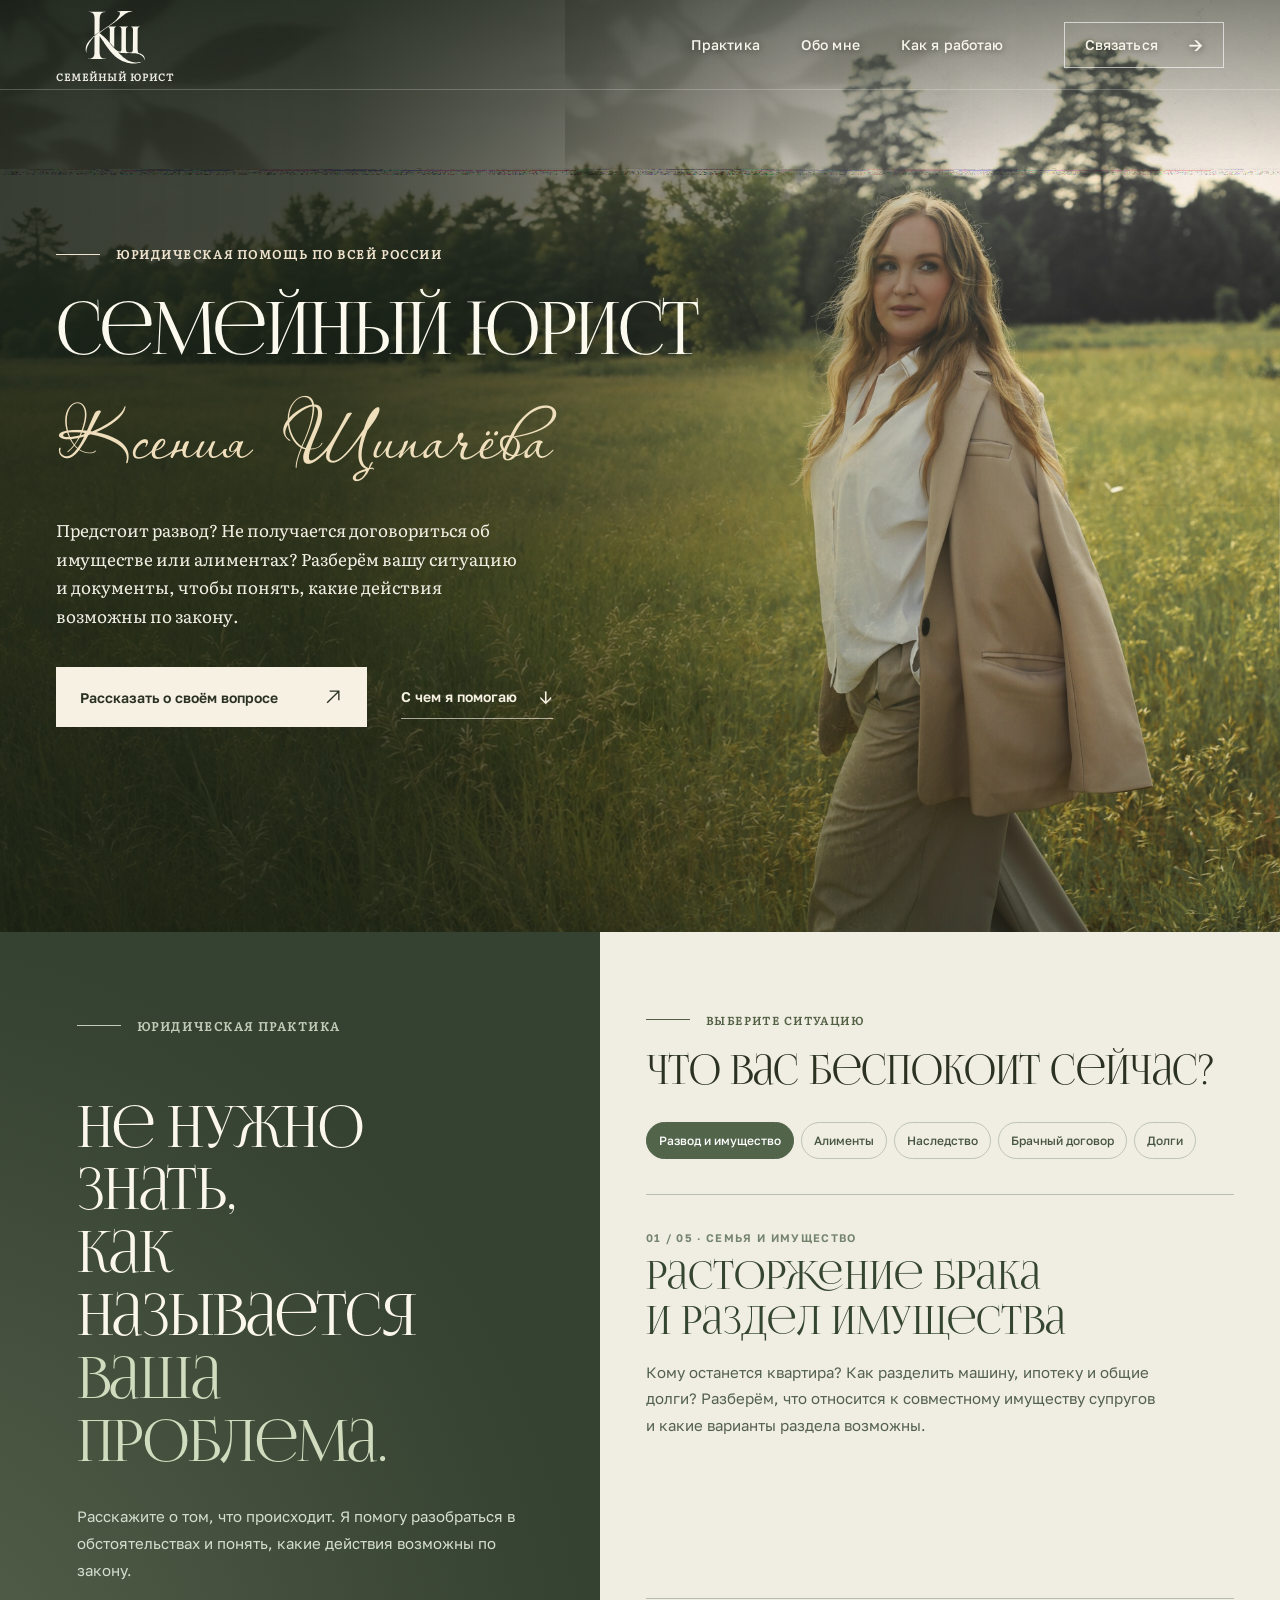
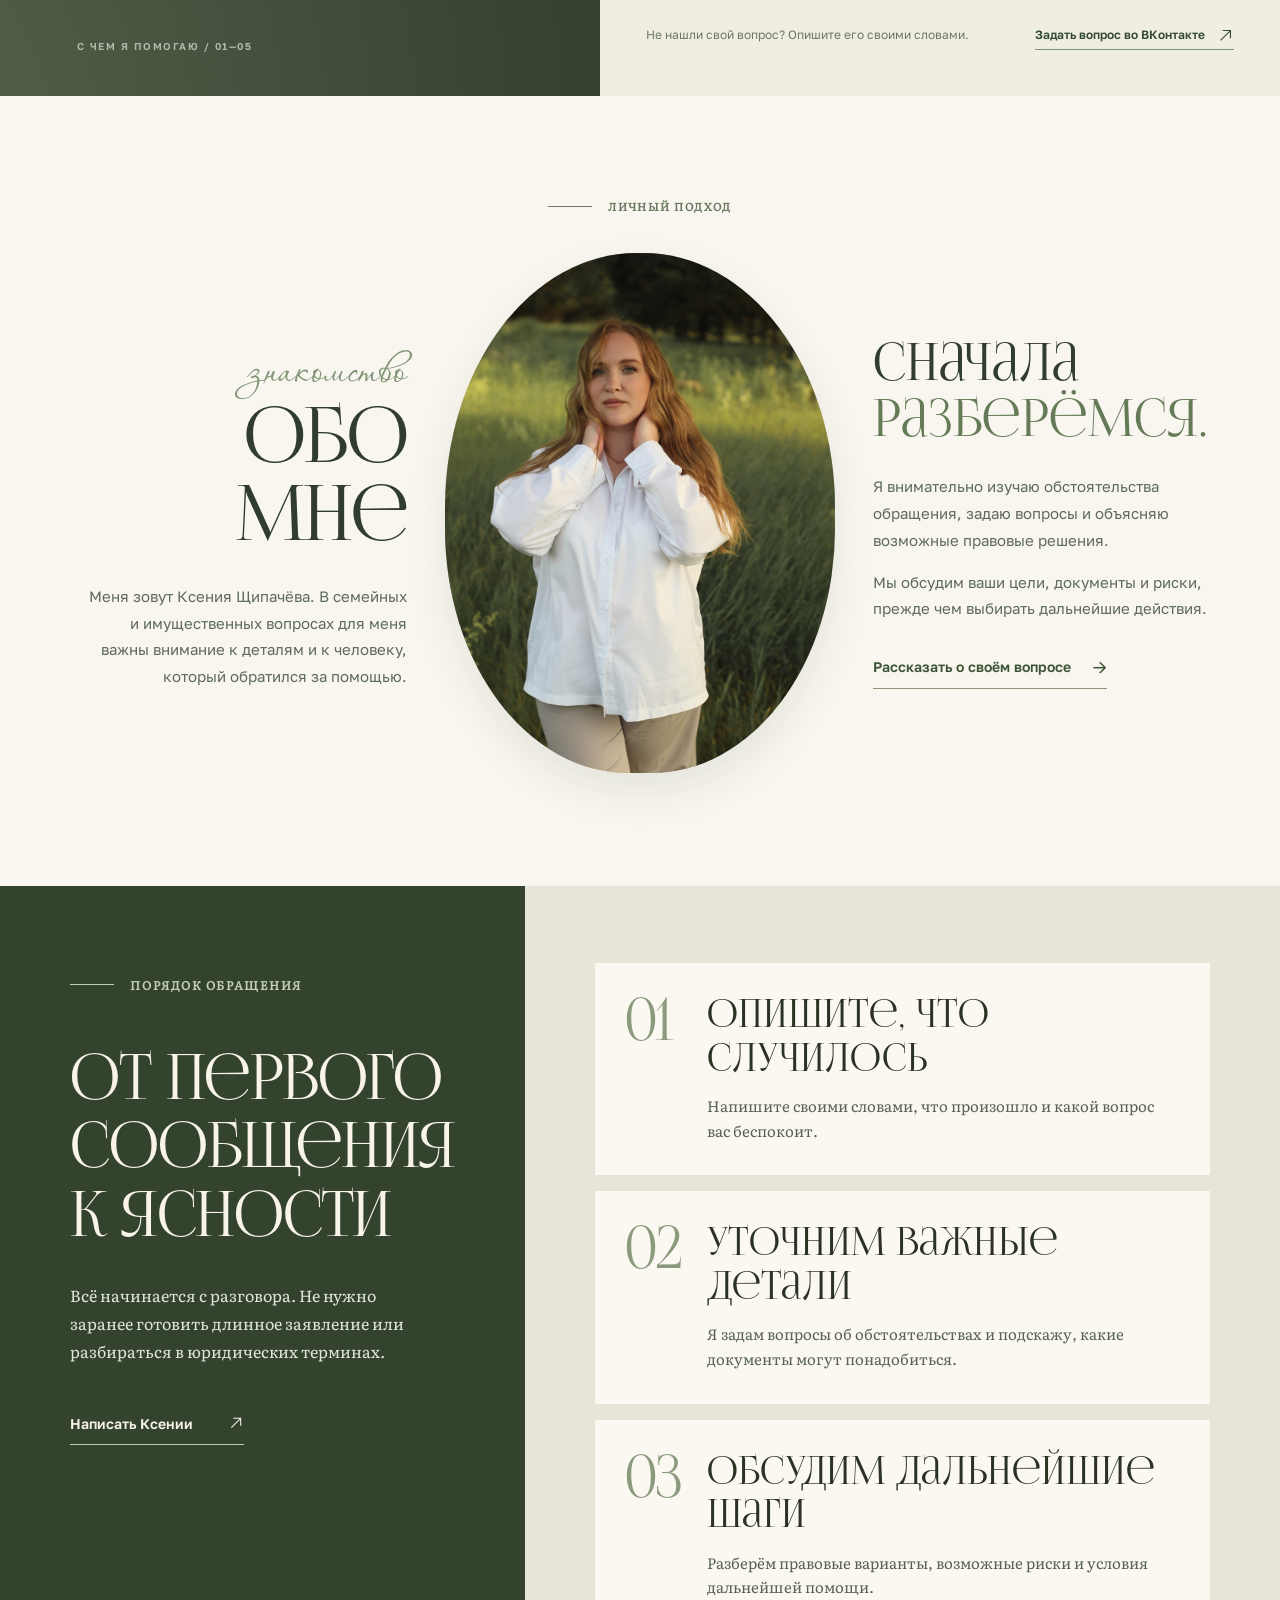
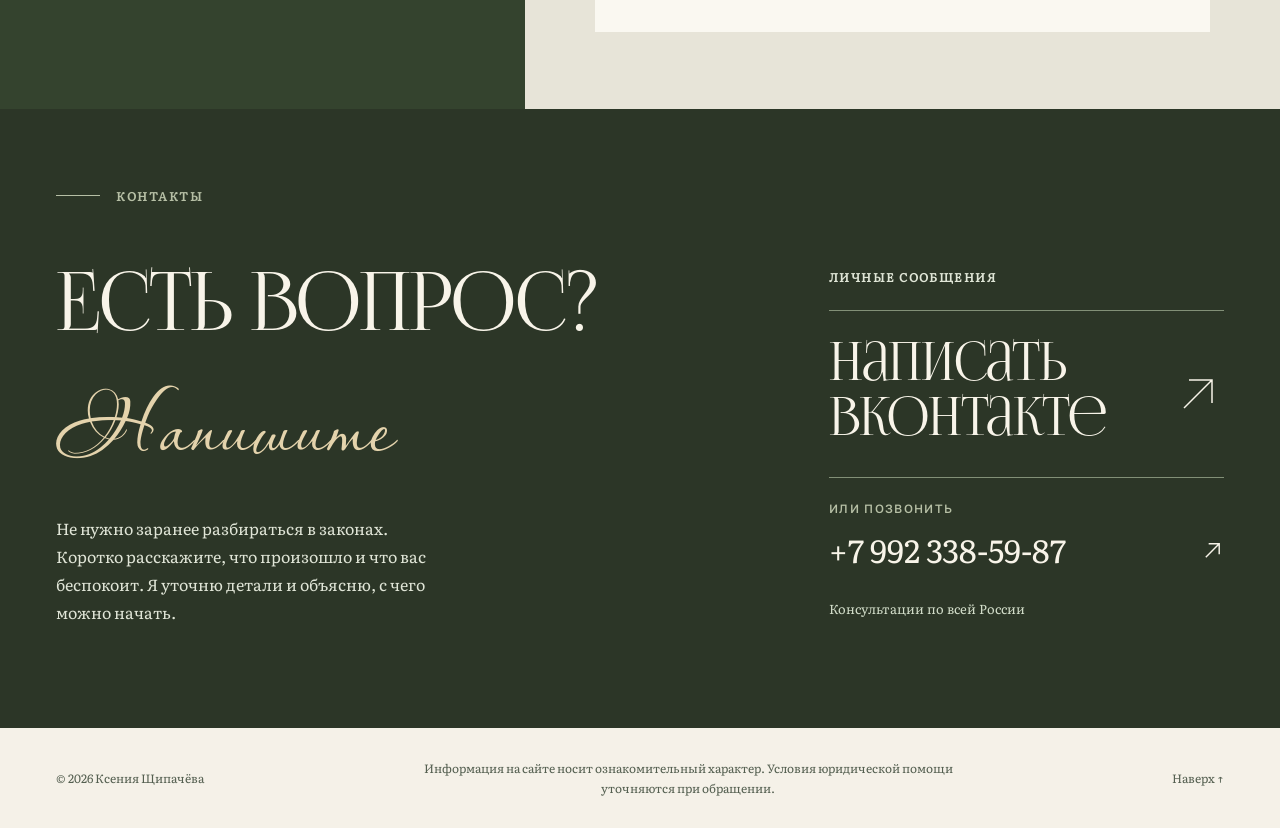
==== docs/ksenia-shchipacheva/index.html @ d21c9005 "Add Ksenia Shchipacheva family law website to docs" ====
<!doctype html>
<html lang="ru">
<head>
  <meta charset="utf-8">
  <meta name="viewport" content="width=device-width, initial-scale=1">
  <meta name="theme-color" content="#f6f2e9">
  <meta name="description" content="Семейный юрист Ксения Щипачёва: развод, раздел имущества супругов, алименты, наследственные споры, брачные договоры. Разбор вашей ситуации и документов, помощь по всей России. Связаться во ВКонтакте или по телефону.">
  <meta property="og:type" content="website">
  <meta property="og:locale" content="ru_RU">
  <meta property="og:title" content="Ксения Щипачёва — семейный юрист">
  <meta property="og:description" content="Развод, раздел имущества, алименты, наследственные вопросы. Начнём с вашей ситуации: что произошло, какие есть документы и какой следующий шаг возможен.">
  <title>Семейный юрист Ксения Щипачёва | Развод, алименты, раздел имущества</title>
  <link rel="icon" type="image/svg+xml" href="assets/ksenia-monogram.svg">
  <link rel="icon" type="image/png" href="assets/ksenia-monogram-approved.png">
  <link rel="preload" as="image" href="assets/ksenia-hero.jpg" fetchpriority="high">
  <link rel="preconnect" href="https://fonts.googleapis.com">
  <link rel="preconnect" href="https://fonts.gstatic.com" crossorigin>
  <link href="https://fonts.googleapis.com/css2?family=Golos+Text:wght@400;500;600;700&display=swap" rel="stylesheet">
  <link rel="stylesheet" href="assets/font-trial/more/families.css">
  <link rel="preload" as="font" type="font/otf" href="assets/font-trial/FoglihtenNo06_076.otf" crossorigin>
  <link rel="preload" as="font" type="font/otf" href="assets/font-trial/PassionsConflictRUS-Regular.otf" crossorigin>
  <link rel="stylesheet" href="styles.css">
  <script defer src="app.js"></script>
</head>
<body>
  <div class="laurel-corner" aria-hidden="true"></div>
  <a class="skip-link" href="#main">К содержанию</a>
  <header class="site-header" id="site-header">
    <div class="header-inner wrap">
      <a class="brand" href="#top" aria-label="Ксения Щипачёва — на главную">
        <span class="brand-emblem" aria-hidden="true"></span>
        <span class="brand-descriptor">Семейный юрист</span>
      </a>
      <nav class="desktop-nav" aria-label="Основная навигация">
        <a href="#practice">Практика</a>
        <a href="#about">Обо мне</a>
        <a href="#approach">Как я работаю</a>
      </nav>
      <a class="header-contact" href="#contact">Связаться <span aria-hidden="true">→</span></a>
      <button class="menu-toggle" type="button" aria-controls="mobile-nav" aria-expanded="false" aria-label="Открыть меню"><span></span><span></span></button>
    </div>
    <nav class="mobile-nav" id="mobile-nav" aria-label="Мобильная навигация" hidden>
      <a href="#practice">Практика</a><a href="#about">Обо мне</a><a href="#approach">Как я работаю</a><a href="#contact">Контакты</a>
    </nav>
  </header>

  <main id="main">
    <section class="hero" id="top" aria-labelledby="hero-title">
      <div class="hero-landscape" aria-hidden="true"></div>
      <div class="hero-image" role="img" aria-label="Ксения Щипачёва на природе"></div>
      <div class="hero-wash" aria-hidden="true"></div>
      <div class="hero-content wrap">
        <p class="eyebrow hero-eyebrow"><span class="eyebrow-line"></span>Юридическая помощь по всей России</p>
        <h1 id="hero-title"><span class="hero-title-role">Семейный юрист</span><em class="hero-title-name">Ксения Щипачёва</em></h1>
        <p class="hero-lead">Предстоит развод? Не получается договориться об имуществе или алиментах? Разберём вашу ситуацию и документы, чтобы понять, какие действия возможны по закону.</p>
        <div class="hero-actions">
          <a class="button button-primary" href="https://vk.ru/bankrotstvo_s_kseniey2" target="_blank" rel="noopener noreferrer" aria-label="Написать Ксении во ВКонтакте, откроется новая вкладка">Рассказать о своём вопросе <svg viewBox="0 0 24 24" aria-hidden="true"><path d="M5 19 19 5M8 5h11v11" fill="none" stroke="currentColor" stroke-width="1.6"/></svg></a>
          <a class="text-link" href="#practice">С чем я помогаю <span aria-hidden="true">↓</span></a>
        </div>
      </div>
    </section>

    <section class="practice practice-navigator" id="practice" aria-labelledby="practice-title">
      <div class="practice-navigator-grid">
        <div class="practice-navigator-intro">
          <p class="eyebrow"><span class="eyebrow-line"></span>Юридическая практика</p>
          <div class="practice-navigator-message">
            <h2 id="practice-title">Не нужно знать,<br>как называется<br><em>ваша проблема.</em></h2>
            <p>Расскажите о том, что происходит. Я помогу разобраться в обстоятельствах и понять, какие действия возможны по закону.</p>
          </div>
          <span class="practice-navigator-index">С чем я помогаю / 01—05</span>
        </div>
        <div class="practice-navigator-content">
          <p class="eyebrow"><span class="eyebrow-line"></span>Выберите ситуацию</p>
          <h3 class="practice-navigator-prompt">Что вас беспокоит сейчас?</h3>
          <div class="practice-navigator-tabs" role="tablist" aria-label="Направления юридической помощи">
            <button class="practice-navigator-tab is-active" id="practice-tab-0" type="button" role="tab" aria-selected="true" aria-controls="practice-panel-0" tabindex="0">Развод и имущество</button>
            <button class="practice-navigator-tab" id="practice-tab-1" type="button" role="tab" aria-selected="false" aria-controls="practice-panel-1" tabindex="-1">Алименты</button>
            <button class="practice-navigator-tab" id="practice-tab-2" type="button" role="tab" aria-selected="false" aria-controls="practice-panel-2" tabindex="-1">Наследство</button>
            <button class="practice-navigator-tab" id="practice-tab-3" type="button" role="tab" aria-selected="false" aria-controls="practice-panel-3" tabindex="-1">Брачный договор</button>
            <button class="practice-navigator-tab" id="practice-tab-4" type="button" role="tab" aria-selected="false" aria-controls="practice-panel-4" tabindex="-1">Долги</button>
          </div>
          <div class="practice-navigator-panels">
            <article class="practice-navigator-panel" id="practice-panel-0" role="tabpanel" aria-labelledby="practice-tab-0" tabindex="0"><span>01 / 05 · Семья и имущество</span><h4>Расторжение брака<br>и раздел имущества</h4><p>Кому останется квартира? Как разделить машину, ипотеку и общие долги? Разберём, что относится к совместному имуществу супругов и какие варианты раздела возможны.</p></article>
            <article class="practice-navigator-panel" id="practice-panel-1" role="tabpanel" aria-labelledby="practice-tab-1" tabindex="0" hidden><span>02 / 05 · Семейные обязательства</span><h4>Алиментные вопросы</h4><p>Выплаты на ребёнка прекратились или требуется изменить их размер? Обсудим взыскание алиментов, изменение порядка выплат и дальнейшие действия.</p></article>
            <article class="practice-navigator-panel" id="practice-panel-2" role="tabpanel" aria-labelledby="practice-tab-2" tabindex="0" hidden><span>03 / 05 · Наследственное право</span><h4>Наследственные вопросы</h4><p>Родственники не могут договориться о наследстве? Посмотрим, какие права, сроки и документы важны в вашей ситуации и как действовать при споре.</p></article>
            <article class="practice-navigator-panel" id="practice-panel-3" role="tabpanel" aria-labelledby="practice-tab-3" tabindex="0" hidden><span>04 / 05 · Договорные отношения</span><h4>Брачные договоры</h4><p>Хотите заранее определить, кому какое имущество принадлежит? Разберём возможные условия брачного договора и их правовые последствия.</p></article>
            <article class="practice-navigator-panel" id="practice-panel-4" role="tabpanel" aria-labelledby="practice-tab-4" tabindex="0" hidden><span>05 / 05 · Финансовые вопросы</span><h4>Долги и банкротство</h4><p>Кредиты и взыскания стали неподъёмными? Оценим долговую ситуацию и законные варианты действий, включая банкротство физических лиц.</p></article>
          </div>
          <div class="practice-navigator-bottom"><span>Не нашли свой вопрос? Опишите его своими словами.</span><a href="https://vk.ru/bankrotstvo_s_kseniey2" target="_blank" rel="noopener noreferrer">Задать вопрос во ВКонтакте <svg viewBox="0 0 24 24" aria-hidden="true"><path d="M5 19 19 5M8 5h11v11" fill="none" stroke="currentColor" stroke-width="1.6"/></svg></a></div>
        </div>
      </div>
    </section>

    <section class="about about-portrait" id="about" aria-labelledby="about-title">
      <div class="wrap">
        <p class="eyebrow about-portrait-kicker"><span class="eyebrow-line"></span>Личный подход</p>
        <div class="about-portrait-grid">
          <div class="about-portrait-left">
            <span class="about-portrait-script">знакомство</span>
            <h2 id="about-title">Обо<br>мне</h2>
            <p>Меня зовут Ксения Щипачёва. В семейных и имущественных вопросах для меня важны внимание к деталям и к человеку, который обратился за помощью.</p>
          </div>
          <div class="about-portrait-image"><img src="assets/ksenia-about.jpg" alt="Ксения Щипачёва — фотография на природе" loading="lazy" width="1024" height="1536"></div>
          <div class="about-portrait-right">
            <h3>Сначала<br><em>разберёмся.</em></h3>
            <p>Я внимательно изучаю обстоятельства обращения, задаю вопросы и объясняю возможные правовые решения.</p>
            <p>Мы обсудим ваши цели, документы и риски, прежде чем выбирать дальнейшие действия.</p>
            <a class="text-link" href="#contact">Рассказать о своём вопросе <span aria-hidden="true">→</span></a>
          </div>
        </div>
      </div>
    </section>

    <section class="approach approach-split" id="approach" aria-labelledby="approach-title">
      <div class="approach-split-intro">
        <p class="eyebrow"><span class="eyebrow-line"></span>Порядок обращения</p>
        <h2 id="approach-title">От первого<br>сообщения<br>к ясности</h2>
        <p>Всё начинается с разговора. Не нужно заранее готовить длинное заявление или разбираться в юридических терминах.</p>
        <a class="approach-split-cta" href="https://vk.ru/bankrotstvo_s_kseniey2" target="_blank" rel="noopener noreferrer">Написать Ксении <svg viewBox="0 0 24 24" aria-hidden="true"><path d="M5 19 19 5M8 5h11v11" fill="none" stroke="currentColor" stroke-width="1.6"/></svg></a>
      </div>
      <div class="approach-split-cards">
        <article class="approach-card" data-reveal><span class="step-index">01</span><div><h3>Опишите, что случилось</h3><p>Напишите своими словами, что произошло и какой вопрос вас беспокоит.</p></div></article>
        <article class="approach-card" data-reveal><span class="step-index">02</span><div><h3>Уточним важные детали</h3><p>Я задам вопросы об обстоятельствах и подскажу, какие документы могут понадобиться.</p></div></article>
        <article class="approach-card" data-reveal><span class="step-index">03</span><div><h3>Обсудим дальнейшие шаги</h3><p>Разберём правовые варианты, возможные риски и условия дальнейшей помощи.</p></div></article>
      </div>
    </section>

    <section class="contact" id="contact" aria-labelledby="contact-title">
      <div class="wrap contact-inner">
        <p class="eyebrow contact-eyebrow"><span class="eyebrow-line"></span>Контакты</p>
        <div class="contact-grid">
          <div><h2 id="contact-title">Есть вопрос?<br><em>Напишите</em></h2><p>Не нужно заранее разбираться в законах. Коротко расскажите, что произошло и что вас беспокоит. Я уточню детали и объясню, с чего можно начать.</p></div>
          <div class="contact-action">
            <span class="contact-method">Личные сообщения</span>
            <a class="contact-vk" href="https://vk.ru/bankrotstvo_s_kseniey2" target="_blank" rel="noopener noreferrer" aria-label="Написать Ксении во ВКонтакте (откроется новая вкладка)"><span>Написать<br>ВКонтакте</span><svg viewBox="0 0 44 44" aria-hidden="true"><path d="M8 36L36 8M13 8H36V31" fill="none" stroke="currentColor" stroke-width="1.5"/></svg></a>
            <div class="contact-phone"><span>Или позвонить</span><a href="tel:+79923385987" aria-label="Позвонить Ксении по номеру плюс семь девятьсот девяносто два триста тридцать восемь пятьдесят девять восемьдесят семь">+7 992 338-59-87 <svg viewBox="0 0 24 24" aria-hidden="true"><path d="M5 19 19 5M8 5h11v11" fill="none" stroke="currentColor" stroke-width="1.5"/></svg></a></div>
            <p class="contact-caption">Консультации по всей России</p>
          </div>
        </div>
      </div>
    </section>
  </main>

  <footer class="footer"><div class="wrap footer-inner"><span>© <span id="year">2026</span> Ксения Щипачёва</span><p>Информация на сайте носит ознакомительный характер. Условия юридической помощи уточняются при обращении.</p><a href="#top">Наверх ↑</a></div></footer>
</body>
</html>
---- docs/ksenia-shchipacheva/assets/font-trial/more/families.css ----
/* Real Google Fonts Cyrillic/Latin subsets for font comparison. */
@font-face{font-family:"Prata";font-style:normal;font-weight:400;font-display:swap;src:url("prata-cyrillic.woff2") format("woff2");unicode-range:U+0301, U+0400-045F, U+0490-0491, U+04B0-04B1, U+2116;}
@font-face{font-family:"Prata";font-style:normal;font-weight:400;font-display:swap;src:url("prata-latin.woff2") format("woff2");unicode-range:U+0000-00FF, U+0131, U+0152-0153, U+02BB-02BC, U+02C6, U+02DA, U+02DC, U+0304, U+0308, U+0329, U+2000-206F, U+20AC, U+2122, U+2191, U+2193, U+2212, U+2215, U+FEFF, U+FFFD;}
@font-face{font-family:"Tenor Sans";font-style:normal;font-weight:400;font-display:swap;src:url("tenor-sans-cyrillic.woff2") format("woff2");unicode-range:U+0301, U+0400-045F, U+0490-0491, U+04B0-04B1, U+2116;}
@font-face{font-family:"Tenor Sans";font-style:normal;font-weight:400;font-display:swap;src:url("tenor-sans-latin.woff2") format("woff2");unicode-range:U+0000-00FF, U+0131, U+0152-0153, U+02BB-02BC, U+02C6, U+02DA, U+02DC, U+0304, U+0308, U+0329, U+2000-206F, U+20AC, U+2122, U+2191, U+2193, U+2212, U+2215, U+FEFF, U+FFFD;}
@font-face{font-family:"Oranienbaum";font-style:normal;font-weight:400;font-display:swap;src:url("oranienbaum-cyrillic.woff2") format("woff2");unicode-range:U+0301, U+0400-045F, U+0490-0491, U+04B0-04B1, U+2116;}
@font-face{font-family:"Oranienbaum";font-style:normal;font-weight:400;font-display:swap;src:url("oranienbaum-latin.woff2") format("woff2");unicode-range:U+0000-00FF, U+0131, U+0152-0153, U+02BB-02BC, U+02C6, U+02DA, U+02DC, U+0304, U+0308, U+0329, U+2000-206F, U+20AC, U+2122, U+2191, U+2193, U+2212, U+2215, U+FEFF, U+FFFD;}
@font-face{font-family:"Forum";font-style:normal;font-weight:400;font-display:swap;src:url("forum-cyrillic.woff2") format("woff2");unicode-range:U+0301, U+0400-045F, U+0490-0491, U+04B0-04B1, U+2116;}
@font-face{font-family:"Forum";font-style:normal;font-weight:400;font-display:swap;src:url("forum-latin.woff2") format("woff2");unicode-range:U+0000-00FF, U+0131, U+0152-0153, U+02BB-02BC, U+02C6, U+02DA, U+02DC, U+0304, U+0308, U+0329, U+2000-206F, U+20AC, U+2122, U+2191, U+2193, U+2212, U+2215, U+FEFF, U+FFFD;}
@font-face{font-family:"Yeseva One";font-style:normal;font-weight:400;font-display:swap;src:url("yeseva-one-cyrillic.woff2") format("woff2");unicode-range:U+0301, U+0400-045F, U+0490-0491, U+04B0-04B1, U+2116;}
@font-face{font-family:"Yeseva One";font-style:normal;font-weight:400;font-display:swap;src:url("yeseva-one-latin.woff2") format("woff2");unicode-range:U+0000-00FF, U+0131, U+0152-0153, U+02BB-02BC, U+02C6, U+02DA, U+02DC, U+0304, U+0308, U+0329, U+2000-206F, U+20AC, U+2122, U+2191, U+2193, U+2212, U+2215, U+FEFF, U+FFFD;}
@font-face{font-family:"Old Standard TT";font-style:normal;font-weight:400;font-display:swap;src:url("old-standard-tt-cyrillic.woff2") format("woff2");unicode-range:U+0301, U+0400-045F, U+0490-0491, U+04B0-04B1, U+2116;}
@font-face{font-family:"Old Standard TT";font-style:normal;font-weight:400;font-display:swap;src:url("old-standard-tt-latin.woff2") format("woff2");unicode-range:U+0000-00FF, U+0131, U+0152-0153, U+02BB-02BC, U+02C6, U+02DA, U+02DC, U+0304, U+0308, U+0329, U+2000-206F, U+20AC, U+2122, U+2191, U+2193, U+2212, U+2215, U+FEFF, U+FFFD;}
@font-face{font-family:"Playfair Display";font-style:normal;font-weight:400;font-display:swap;src:url("playfair-display-cyrillic.woff2") format("woff2");unicode-range:U+0301, U+0400-045F, U+0490-0491, U+04B0-04B1, U+2116;}
@font-face{font-family:"Playfair Display";font-style:normal;font-weight:400;font-display:swap;src:url("playfair-display-latin.woff2") format("woff2");unicode-range:U+0000-00FF, U+0131, U+0152-0153, U+02BB-02BC, U+02C6, U+02DA, U+02DC, U+0304, U+0308, U+0329, U+2000-206F, U+20AC, U+2122, U+2191, U+2193, U+2212, U+2215, U+FEFF, U+FFFD;}
@font-face{font-family:"Literata";font-style:normal;font-weight:400;font-display:swap;src:url("literata-cyrillic.woff2") format("woff2");unicode-range:U+0301, U+0400-045F, U+0490-0491, U+04B0-04B1, U+2116;}
@font-face{font-family:"Literata";font-style:normal;font-weight:400;font-display:swap;src:url("literata-latin.woff2") format("woff2");unicode-range:U+0000-00FF, U+0131, U+0152-0153, U+02BB-02BC, U+02C6, U+02DA, U+02DC, U+0304, U+0308, U+0329, U+2000-206F, U+20AC, U+2122, U+2191, U+2193, U+2212, U+2215, U+FEFF, U+FFFD;}
@font-face{font-family:"Lora";font-style:normal;font-weight:400;font-display:swap;src:url("lora-cyrillic.woff2") format("woff2");unicode-range:U+0301, U+0400-045F, U+0490-0491, U+04B0-04B1, U+2116;}
@font-face{font-family:"Lora";font-style:normal;font-weight:400;font-display:swap;src:url("lora-latin.woff2") format("woff2");unicode-range:U+0000-00FF, U+0131, U+0152-0153, U+02BB-02BC, U+02C6, U+02DA, U+02DC, U+0304, U+0308, U+0329, U+2000-206F, U+20AC, U+2122, U+2191, U+2193, U+2212, U+2215, U+FEFF, U+FFFD;}
@font-face{font-family:"Onest";font-style:normal;font-weight:400;font-display:swap;src:url("onest-cyrillic.woff2") format("woff2");unicode-range:U+0301, U+0400-045F, U+0490-0491, U+04B0-04B1, U+2116;}
@font-face{font-family:"Onest";font-style:normal;font-weight:400;font-display:swap;src:url("onest-latin.woff2") format("woff2");unicode-range:U+0000-00FF, U+0131, U+0152-0153, U+02BB-02BC, U+02C6, U+02DA, U+02DC, U+0304, U+0308, U+0329, U+2000-206F, U+20AC, U+2122, U+2191, U+2193, U+2212, U+2215, U+FEFF, U+FFFD;}
@font-face{font-family:"Spectral";font-style:normal;font-weight:400;font-display:swap;src:url("spectral-cyrillic.woff2") format("woff2");unicode-range:U+0301, U+0400-045F, U+0490-0491, U+04B0-04B1, U+2116;}
@font-face{font-family:"Spectral";font-style:normal;font-weight:400;font-display:swap;src:url("spectral-latin.woff2") format("woff2");unicode-range:U+0000-00FF, U+0131, U+0152-0153, U+02BB-02BC, U+02C6, U+02DA, U+02DC, U+0304, U+0308, U+0329, U+2000-206F, U+20AC, U+2122, U+2191, U+2193, U+2212, U+2215, U+FEFF, U+FFFD;}
@font-face{font-family:"Alegreya";font-style:normal;font-weight:400;font-display:swap;src:url("alegreya-cyrillic.woff2") format("woff2");unicode-range:U+0301, U+0400-045F, U+0490-0491, U+04B0-04B1, U+2116;}
@font-face{font-family:"Alegreya";font-style:normal;font-weight:400;font-display:swap;src:url("alegreya-latin.woff2") format("woff2");unicode-range:U+0000-00FF, U+0131, U+0152-0153, U+02BB-02BC, U+02C6, U+02DA, U+02DC, U+0304, U+0308, U+0329, U+2000-206F, U+20AC, U+2122, U+2191, U+2193, U+2212, U+2215, U+FEFF, U+FFFD;}
@font-face{font-family:"Vollkorn";font-style:normal;font-weight:400;font-display:swap;src:url("vollkorn-cyrillic.woff2") format("woff2");unicode-range:U+0301, U+0400-045F, U+0490-0491, U+04B0-04B1, U+2116;}
@font-face{font-family:"Vollkorn";font-style:normal;font-weight:400;font-display:swap;src:url("vollkorn-latin.woff2") format("woff2");unicode-range:U+0000-00FF, U+0131, U+0152-0153, U+02BB-02BC, U+02C6, U+02DA, U+02DC, U+0304, U+0308, U+0329, U+2000-206F, U+20AC, U+2122, U+2191, U+2193, U+2212, U+2215, U+FEFF, U+FFFD;}
---- docs/ksenia-shchipacheva/styles.css ----
@font-face{font-family:'FoglihtenNo06';src:url('assets/font-trial/FoglihtenNo06_076.otf') format('opentype');font-weight:400;font-display:swap}
@font-face{font-family:'Passions Conflict RUS';src:url('assets/font-trial/PassionsConflictRUS-Regular.otf') format('opentype');font-weight:400;font-display:swap}
:root{--cream:#f6f2e9;--cream-deep:#ece6d8;--paper:#fbf9f4;--olive:#2b3221;--olive-light:#5c6945;--muted:#656a5d;--line:#cecbbd;--gold:#ab9470;--serif:'FoglihtenNo06',Georgia,'Times New Roman',serif;--script:'Passions Conflict RUS',cursive;--body:'Literata',Georgia,serif;--sans:'Golos Text',system-ui,-apple-system,'Segoe UI',sans}
*{box-sizing:border-box}
html{scroll-behavior:smooth;scroll-padding-top:100px}
body{margin:0;background:var(--cream);color:var(--olive);font-family:var(--body);font-size:16px;-webkit-font-smoothing:antialiased;text-rendering:optimizeLegibility}
body.menu-open{overflow:hidden}
::selection{background:#b4bb9d;color:var(--olive)}
a{color:inherit;text-decoration:none}
button{font:inherit}
img{max-width:100%;display:block}
h1,h2,h3,p{margin-top:0}
h1,h2,h3{font-weight:400}
.wrap{width:min(100% - 112px,1372px);margin-inline:auto}
.skip-link{position:fixed;z-index:100;left:20px;top:-50px;background:var(--olive);color:white;padding:12px 18px;transition:top .2s}
.skip-link:focus{top:20px}
a:focus-visible,button:focus-visible{outline:3px solid #c9ac78;outline-offset:5px}
.site-header{height:90px;position:fixed;inset:0 0 auto;z-index:50;background:transparent;color:#f8f5eb;border-bottom:1px solid rgba(255,255,255,.22);text-shadow:0 1px 7px rgba(10,20,10,.48);transition:background .3s,box-shadow .3s,color .3s}
.site-header.is-scrolled{background:rgba(248,246,239,.97);color:var(--olive);border-bottom-color:rgba(51,56,37,.13);box-shadow:0 9px 38px rgba(30,34,22,.06);backdrop-filter:blur(18px);-webkit-backdrop-filter:blur(18px);text-shadow:none}
.header-inner{height:100%;display:flex;align-items:center;gap:30px}
.brand{display:flex;flex-direction:column;align-items:center;justify-content:center;gap:2px;margin-right:auto;min-width:98px;white-space:nowrap;text-shadow:none}
.brand-emblem{display:block;width:97px;height:62px;background-color:currentColor;-webkit-mask:url('assets/ksenia-monogram.svg') center/contain no-repeat;mask:url('assets/ksenia-monogram.svg') center/contain no-repeat;transition:background-color .3s ease}
.brand-descriptor{font-size:10px;letter-spacing:.10em;font-weight:600;text-transform:uppercase;color:rgba(248,245,235,.94);text-align:center}
.site-header.is-scrolled .brand-descriptor{color:var(--muted)}
.desktop-nav{display:flex;align-items:center;gap:clamp(18px,3.2vw,54px);margin-right:30px}
.desktop-nav a,.header-contact{font-family:var(--sans);font-size:14px;letter-spacing:.01em;font-weight:500;transition:color .2s}
.desktop-nav a:hover,.header-contact:hover{color:#9b825f}
.header-contact{display:flex;align-items:center;gap:31px;border:1px solid rgba(255,255,255,.62);padding:13px 20px;white-space:nowrap}
.site-header.is-scrolled .header-contact{border-color:#454b38}
.header-contact span{font-size:18px;line-height:1}
.menu-toggle,.mobile-nav{display:none}

/* The wide landscape is a background plate. The portrait on top is the untouched original photograph. */
.hero{position:relative;min-height:850px;min-height:max(850px,100svh);overflow:hidden;isolation:isolate;background:#35402d}
.hero-landscape{position:absolute;z-index:-4;inset:0;background:url('assets/ksenia-meadow-full.webp') center 43%/cover no-repeat;filter:saturate(.85) brightness(.94)}
.hero-image{position:absolute;z-index:-3;inset:0 0 0 45%;background:transparent url('assets/ksenia-hero.jpg') center 10%/cover no-repeat;-webkit-mask-image:linear-gradient(90deg,transparent 0%,rgba(0,0,0,.12) 11%,rgba(0,0,0,.7) 30%,#000 55%);mask-image:linear-gradient(90deg,transparent 0%,rgba(0,0,0,.12) 11%,rgba(0,0,0,.7) 30%,#000 55%)}
.hero-wash{position:absolute;z-index:-2;inset:0;background:linear-gradient(90deg,rgba(20,29,19,.83) 0%,rgba(20,29,19,.78) 26%,rgba(20,29,19,.58) 42%,rgba(20,29,19,.18) 63%,rgba(20,29,19,0) 85%),linear-gradient(0deg,rgba(16,25,16,.35) 0%,transparent 29%),linear-gradient(180deg,rgba(20,29,19,.51) 0%,transparent 19%)}
.botanical{position:absolute;z-index:-1;pointer-events:none;color:var(--olive-light)}
.botanical-hero{width:120px;left:-28px;top:33%;opacity:.2;transform:rotate(-12deg)}
.hero-content{padding-top:clamp(245px,27vh,320px);padding-bottom:205px;position:relative;z-index:1}
.eyebrow{display:flex;align-items:center;gap:16px;margin:0;color:#526044;font-size:12px;font-weight:600;letter-spacing:.13em;text-transform:uppercase}
.eyebrow-line{width:44px;height:1px;background:currentColor;display:inline-block;flex:none}
.hero h1{max-width:960px;margin:32px 0 27px;font-family:var(--serif);font-size:clamp(62px,5.6vw,78px);font-weight:400;line-height:1.12;letter-spacing:-.035em;color:#fcf9ee}
.hero-title-role{display:block;font-family:var(--serif)}
.hero-title-name{display:block;font-family:var(--script);font-size:1.4em;line-height:1.1;letter-spacing:0;color:#f0dfbc;font-weight:400;font-style:normal;margin-top:3px}
.hero-eyebrow{color:#f0e4cf}
.practice h2 em,.about h2 em,.approach h2 em,.contact h2 em{font-weight:400;letter-spacing:-.024em;font-style:normal}
.hero-lead{font-size:17px;line-height:1.7;color:rgba(252,249,238,.95);max-width:475px;margin-bottom:36px}
.hero-actions{display:flex;align-items:center;flex-wrap:wrap;gap:34px}
.button{display:inline-flex;align-items:center;justify-content:space-between;gap:45px;padding:20px 24px;min-height:60px;font-family:var(--sans);font-weight:600;font-size:14px;transition:transform .2s,background .2s}
.button:hover{transform:translateY(-2px)}
.button-primary{background:#f7f1e4;color:var(--olive)}
.button-primary:hover{background:#e4d5b5}
.button span{font-size:22px;font-weight:400;line-height:.5}
.button svg{width:20px;height:20px;flex:none}
.text-link{display:inline-flex;align-items:center;gap:22px;border-bottom:1px solid #8e977a;padding:10px 0;font-family:var(--sans);font-size:14px;font-weight:600;transition:gap .2s,border-color .2s}
.hero .text-link{color:#f7f1e4;border-bottom-color:rgba(247,241,228,.64)}
.text-link span{font-size:18px;font-weight:400}
.text-link:hover{gap:29px;border-color:var(--olive)}

/* Practice — large numbered editorial list rather than generic cards. */
.section-space{padding:96px 0 105px}
.section-topline{display:flex;align-items:center;gap:28px;color:#59644f;font-size:12px;font-weight:600;letter-spacing:.12em;text-transform:uppercase}
.topline-rule{height:1px;background:var(--line);flex:1}
.practice-intro{display:grid;grid-template-columns:1.1fr .9fr;gap:65px;align-items:end;padding:44px 0 45px}
.practice h2,.about h2,.approach h2,.contact h2{font-family:var(--serif);font-weight:400;letter-spacing:-.025em;line-height:1.055}
.practice h2{font-size:clamp(64px,6.4vw,94px);margin:0}
.practice-intro p{max-width:370px;line-height:1.75;color:#555f4b;font-size:16px;padding-bottom:8px;margin:0 0 0 auto}
.service-list{display:grid;grid-template-columns:repeat(2,minmax(0,1fr));border-top:1px solid var(--line);border-left:1px solid var(--line)}
.service-item{display:grid;grid-template-columns:47px 1fr;align-items:start;gap:14px;min-height:205px;border-bottom:1px solid var(--line);border-right:1px solid var(--line);padding:30px 27px 30px}
.service-no{font-family:var(--sans);font-size:13px;letter-spacing:.1em;font-weight:500;color:#626952;align-self:start;margin-top:11px}
.service-main h3{font-family:var(--serif);font-size:clamp(33px,3vw,47px);letter-spacing:-.019em;line-height:1.075;margin-bottom:13px}
.service-main p{max-width:670px;margin:0;color:#5d6655;font-size:15px;line-height:1.7}
.service-item-secondary{grid-column:1/-1;min-height:145px;background:rgba(226,224,211,.24)}
.service-item-secondary h3{font-size:clamp(33px,2.9vw,46px)}
.practice-note{margin:30px 0 0;color:#5f6857;font-size:14px;line-height:1.6}
.practice-cta{display:flex;align-items:center;justify-content:space-between;gap:35px;margin-top:28px}
.practice-cta .practice-note{margin:0;max-width:620px}
.practice-cta-link{display:inline-flex;align-items:center;gap:14px;flex-shrink:0;color:var(--olive);font-family:var(--sans);font-size:14px;font-weight:600;text-decoration:none;border-bottom:1px solid currentColor;padding:10px 0;transition:gap .2s ease}
.practice-cta-link:hover{gap:20px}

/* About */
.about{display:grid;grid-template-columns:49% 51%;min-height:750px;background:#e9e5d8}
.about-photo{min-height:750px;position:relative;overflow:hidden;background:#9a967b}
.about-photo img{width:100%;height:100%;position:absolute;inset:0;object-fit:cover;object-position:center 21%}
.about-story{position:relative;align-self:center;overflow:hidden;padding:74px clamp(65px,9vw,156px) 74px clamp(65px,8.7vw,142px)}
.about h2{font-size:clamp(72px,6.7vw,114px);margin:35px 0 23px}
.about-accent{display:flex;justify-content:space-between;align-items:center;gap:16px;border-top:1px solid #b8b7a8;border-bottom:1px solid #b8b7a8;margin:0 0 30px;padding:11px 0;color:#5d684b;font:500 11px/1.45 var(--sans);letter-spacing:.075em;text-transform:uppercase}
.about-story p:not(.eyebrow){max-width:460px;color:#4f5a48;line-height:1.8;font-size:16px}
.about-story .about-intro{font-size:19px!important;color:var(--olive)!important;line-height:1.6!important;margin-bottom:18px}
.about-intro strong{font-weight:700}
.about-story .about-promise{font-family:var(--serif);font-size:25px;line-height:1.22;color:var(--olive);padding:16px 0 0;border-top:1px solid #b8b7a8;margin-top:24px}
.about-link{margin-top:25px}

/* Steps */
.approach{background:var(--paper)}
.approach-heading{display:flex;align-items:end;justify-content:space-between;gap:45px;padding-top:74px;padding-bottom:74px}
.approach h2{font-size:clamp(70px,7.4vw,116px);margin:0;max-width:950px}
.approach-heading p{max-width:290px;font-size:16px;line-height:1.75;color:#55614d;margin:0 0 8px}
.steps{display:grid;grid-template-columns:repeat(3,1fr);border-top:1px solid #c5c7b6}
.step{min-height:315px;padding:34px 45px 5px 0;position:relative}
.step + .step{padding-left:45px;border-left:1px solid #c5c7b6}
.step-index{font-family:var(--sans);font-size:13px;letter-spacing:.11em;font-weight:500;color:#626952}
.step h3{font-family:var(--serif);font-size:clamp(34px,3.2vw,46px);line-height:1.1;letter-spacing:-.02em;margin:33px 0 20px}
.step p{max-width:310px;line-height:1.75;font-size:15px;color:#596354;margin:0}

/* Contact */
.contact{position:relative;isolation:isolate;overflow:hidden;background:#2c3627;color:#f8f4e9}
.contact-inner{padding-top:78px;padding-bottom:74px}
.contact-eyebrow{color:#b6bfa5}
.contact-grid{display:grid;grid-template-columns:1.18fr .82fr;gap:60px;padding:58px 0 28px}
.contact h2{font-family:var(--serif);font-size:clamp(60px,6.3vw,93px);line-height:1.12;letter-spacing:-.025em;margin:0 0 32px}
.contact h2 em{display:block;font-family:var(--script);font-size:1.48em;font-style:normal;letter-spacing:0;line-height:1.05;margin-top:4px;color:#e4d3ac}
.contact-grid>div>p{font-size:16px;line-height:1.75;color:#e0e5d7;max-width:370px;margin:0}
.contact-action{align-self:center;justify-self:end;width:min(100%,395px)}
.contact-method{display:block;text-transform:uppercase;letter-spacing:.12em;color:#e0e6d7;font-size:12px;font-weight:600;margin-bottom:24px}
.contact-vk{border-top:1px solid #829077;border-bottom:1px solid #829077;display:flex;align-items:center;justify-content:space-between;gap:30px;padding:28px 4px 28px 0;transition:padding .2s,color .2s}
.contact-vk span{font-family:var(--serif);font-weight:400;font-size:clamp(39px,4.1vw,58px);letter-spacing:-.025em;line-height:1.04}
.contact-vk svg{width:44px;flex:none;transition:transform .25s}
.contact-vk:hover{color:#d7c6a7;padding-left:8px}
.contact-vk:hover svg{transform:translate(5px,-5px)}
.contact-phone{display:flex;flex-direction:column;gap:12px;padding:23px 0 2px}
.contact-phone>span{font:500 12px/1.4 var(--sans);letter-spacing:.11em;text-transform:uppercase;color:#b6bfa5}
.contact-phone a{display:inline-flex;align-items:center;justify-content:space-between;gap:20px;font:400 clamp(25px,2.5vw,34px)/1.3 var(--body);white-space:nowrap;transition:color .2s}
.contact-phone a:hover{color:#e4d3ac}
.contact-phone a span{font:400 24px/1 var(--sans)}
.contact-phone a svg{width:23px;height:23px;flex:none}
.contact-grid .contact-caption{font-size:13px;color:#d2ddc9;margin:25px 0 0}
.footer{background:#f5f1e8}
.footer-inner{display:flex;align-items:center;gap:25px;justify-content:space-between;min-height:100px;color:#545f50;font-size:12px}
.footer-inner p{max-width:560px;margin:0;text-align:center;line-height:1.7}
.footer-inner a{white-space:nowrap;border-bottom:1px solid transparent}
.footer-inner a:hover{border-color:currentColor}


@media (max-width:1100px){
  .wrap{width:min(100% - 72px,1372px)}
  .hero h1{font-size:clamp(59px,6.6vw,76px)}
  .hero-image{left:39%}
  .hero-wash{background:linear-gradient(90deg,rgba(20,29,19,.86) 0%,rgba(20,29,19,.77) 29%,rgba(20,29,19,.52) 51%,rgba(20,29,19,.02) 83%)}
  .about-story{padding-inline:65px}
  .about h2{font-size:80px}
  .contact h2{font-size:71px}
  .desktop-nav{gap:18px;margin-right:4px}
}
@media (max-width:820px){
  .site-header{height:75px}
  .brand{min-width:80px}
  .brand-emblem{width:80px;height:51px}
  .brand-descriptor{font-size:10px;letter-spacing:.08em}
  .desktop-nav,.header-contact{display:none}
  .menu-toggle{display:flex;position:relative;flex-direction:column;gap:6px;align-items:flex-end;justify-content:center;width:47px;height:42px;padding:8px;border:0;background:transparent;cursor:pointer}
  .menu-toggle span{display:block;width:26px;height:1.5px;background:currentColor;transition:transform .25s,width .25s}
  .menu-toggle span:last-child{width:19px}
  .menu-toggle[aria-expanded="true"] span:first-child{transform:translateY(3.75px) rotate(45deg)}
  .menu-toggle[aria-expanded="true"] span:last-child{width:26px;transform:translateY(-3.75px) rotate(-45deg)}
  .mobile-nav:not([hidden]){display:flex;position:absolute;top:75px;left:0;right:0;min-height:calc(100dvh - 75px);background:#f6f2e9;color:var(--olive);text-shadow:none;padding:55px 8vw;flex-direction:column;gap:25px;box-shadow:0 20px 35px rgba(0,0,0,.08)}
  .mobile-nav a{font-family:var(--serif);font-size:clamp(35px,5.4vw,42px);letter-spacing:-.015em;border-bottom:1px solid var(--line);padding-bottom:15px}
  .hero{min-height:800px}
  .hero-content{padding-top:235px}
  .hero h1{font-size:66px;max-width:610px}
  .hero-image{left:34%}
  .practice-intro{display:block;padding:45px 0}
  .practice h2{font-size:clamp(64px,8.5vw,73px)}
  .practice-intro p{max-width:520px;margin:24px 0 0;padding:0}
  .service-item{grid-template-columns:33px 1fr;gap:11px;padding:28px 18px}
  .service-main h3{font-size:clamp(30px,4vw,38px)}
  .about{display:flex;flex-direction:column;min-height:auto}
  .about-photo{min-height:0;height:560px}
  .about-photo img{object-position:center 27%}
  .about-story{padding:70px max(36px,9vw) 82px}
  .about h2{font-size:clamp(70px,10vw,90px);margin:30px 0}
  .about-story p:not(.eyebrow){font-size:16px}
  .approach-heading{display:block}
  .approach-heading p{margin:28px 0 0;max-width:480px}
  .steps{grid-template-columns:repeat(2,minmax(0,1fr))}
  .step,.step+.step{min-height:255px;padding:28px 24px 32px 0;border-left:0;border-bottom:1px solid #c5c7b6}
  .step:nth-child(even){padding-left:30px;border-left:1px solid #c5c7b6}
  .step h3{font-size:clamp(34px,4.7vw,41px);margin:24px 0 16px}
  .contact-grid{display:block;padding:48px 0 0}
  .contact h2{font-size:clamp(58px,8vw,76px)}
  .contact-action{justify-self:start;width:min(100%,450px);margin-top:48px}
}
@media (max-width:640px){
  html{scroll-padding-top:75px}
  .wrap{width:calc(100% - 44px)}
  .brand-emblem{width:76px;height:49px}
  .brand-descriptor{font-size:10px;letter-spacing:.08em}
  .hero{min-height:0}
  .hero-landscape{background-position:center center}
  .hero-image{inset:75px 0 auto;height:min(68svh,565px);background-position:center 13%;background-size:cover;-webkit-mask-image:linear-gradient(180deg,#000 0%,#000 55%,transparent 100%);mask-image:linear-gradient(180deg,#000 0%,#000 55%,transparent 100%)}
  .hero-wash{background:linear-gradient(180deg,rgba(20,29,19,.20) 0%,rgba(20,29,19,.40) 31%,rgba(20,29,19,.78) 48%,rgba(20,29,19,.94) 76%,rgba(20,29,19,.96) 100%)}
  .hero-content{padding-top:clamp(345px,46svh,445px);padding-bottom:72px}
  .hero-eyebrow{font-size:11px;letter-spacing:.1em;gap:12px}
  .eyebrow-line{width:28px}
  .hero h1{font-size:clamp(34px,8.8vw,56px);margin:23px 0 21px;line-height:1.14;letter-spacing:-.025em}
  .hero-title-name{font-size:clamp(53px,13.5vw,77px);line-height:1.1}
  .hero-lead{font-size:14px;line-height:1.68;max-width:430px;margin-bottom:27px}
  .hero-actions{gap:15px 22px}
  .button{padding:18px 19px;gap:25px;min-height:56px;font-size:14px}
  .text-link{font-size:13px}
  .section-space{padding:89px 0 98px}
  .section-topline{font-size:11px;gap:12px}
  .practice-intro{display:block;padding:42px 0 43px}
  .practice h2{font-size:clamp(52px,11.5vw,73px)}
  .practice-intro p{max-width:430px;margin:25px 0 0;font-size:15px;line-height:1.75}
  .service-item{grid-template-columns:34px 1fr;gap:12px;padding:29px 0;min-height:126px}
  .service-list{display:block;border-left:0}
  .service-item{border-right:0}
  .service-no{font-size:11px;margin-top:8px}
  .service-main h3{font-size:clamp(29px,7.5vw,42px);line-height:1.075;margin-bottom:12px}
  .service-main p{font-size:14px;line-height:1.6}
  .practice-note{font-size:13px;line-height:1.65;margin-top:22px}
  .about{display:flex;flex-direction:column;min-height:auto}
  .about-photo{min-height:0;height:470px}
  .about-photo img{object-position:center 20%}
  .about-story{padding:76px 24px 85px}
  .about h2{font-size:clamp(61px,12.2vw,83px);margin:32px 0 31px}
  .about-accent{margin-bottom:26px}
  .about-story .about-promise{font-size:23px}
  .about-story p:not(.eyebrow){font-size:15px;line-height:1.75}
  .about-story .about-intro{font-size:17px!important}
  .approach-heading{padding-top:43px;padding-bottom:44px}
  .approach h2{font-size:clamp(59px,12.2vw,83px)}
  .approach-heading p{font-size:15px;line-height:1.75}
  .steps{display:block}
  .step,.step+.step,.step:nth-child(even){min-height:0;border-left:0;border-bottom:1px solid #c5c7b6;padding:28px 0 31px}
  .step-index{font-size:12px}
  .step h3{margin:20px 0 12px;font-size:38px}
  .step p{max-width:440px;font-size:15px}
  .contact-inner{padding-top:74px;padding-bottom:72px}
  .contact-grid{display:block;padding:45px 0 0}
  .contact h2{font-size:clamp(45px,10vw,64px);margin-bottom:25px}
  .contact-grid>div>p{font-size:15px}
  .contact-action{width:100%;margin-top:69px}
  .contact-vk span{font-size:clamp(36px,9vw,55px)}
  .contact-phone a{font-size:clamp(23px,6.2vw,33px)}
  .footer-inner{padding:27px 0;min-height:auto;display:grid;grid-template-columns:1fr auto;align-items:start;gap:14px}
  .footer-inner p{text-align:left;grid-column:1/-1;grid-row:2}
}
@media (max-width:360px){.wrap{width:calc(100% - 34px)}.hero h1{font-size:30px}.hero-title-name{font-size:46px}.hero-content{padding-top:325px}.hero-image{height:min(65svh,480px)}.service-main h3{font-size:28px}.service-item{grid-template-columns:29px 1fr}}
@media (max-width:700px){.practice-cta{display:block}.practice-cta-link{margin-top:16px}}

/* Selected editorial variant B: About */
.about.about-editorial{display:block;min-height:0;background:#f6f2e9;padding:90px 0 105px}
.about-editorial-heading{display:flex;align-items:end;justify-content:space-between;gap:48px;margin-bottom:37px}
.about-editorial-heading h2{font-size:clamp(58px,6.5vw,100px);margin:18px 0 0;line-height:1.04}
.about-editorial-heading>p{max-width:390px;color:#525e4e;font-size:16px;line-height:1.75;margin:0 0 5px}
.about-editorial-feature{display:grid;grid-template-columns:1fr 1fr;gap:25px;align-items:stretch}
.about-editorial .about-photo{min-height:590px;height:auto;position:relative}
.about-editorial .about-photo img{object-position:center 25%}
.about-editorial .about-story{padding:clamp(34px,5vw,74px);border:1px solid #c8ccbf;display:flex;flex-direction:column;justify-content:center;overflow:visible;align-self:stretch}
.about-editorial .about-editorial-statement{font-family:var(--serif);font-size:clamp(30px,3.15vw,48px);line-height:1.22;color:var(--olive);max-width:unset;margin-bottom:32px}
.about-editorial-tags{display:flex;gap:9px;flex-wrap:wrap;margin-bottom:32px}
.about-editorial-tags span{font:500 12px/1.35 var(--sans);padding:10px 12px;border:1px solid #b6bdad;color:#4e5c48}
.about-editorial .about-editorial-body{max-width:490px;line-height:1.75;color:#566052;margin-bottom:0}
.about-editorial .about-link{margin-top:30px;align-self:flex-start}

/* Selected split variant B: Request process */
.approach.approach-split{display:grid;grid-template-columns:41% 59%;background:#e7e4d8}
.approach-split-intro{background:#34432e;color:#f8f4e8;padding:clamp(65px,7vw,110px) clamp(35px,5.5vw,110px);display:flex;flex-direction:column;align-items:flex-start;min-height:670px}
.approach-split-intro .eyebrow{color:#c2cdb5}
.approach-split-intro h2{font-size:clamp(54px,4.85vw,78px);line-height:1.1;margin:54px 0 28px;max-width:100%}
.approach-split-intro>p:not(.eyebrow){font-size:16px;line-height:1.75;color:#e0e7da;max-width:370px;margin:0 0 38px}
.approach-split-cta{display:inline-flex;align-items:center;gap:35px;border-bottom:1px solid #bdcbb1;padding:12px 0;font:600 14px var(--sans);transition:gap .2s}
.approach-split-cta:hover{gap:43px}
.approach-split-cta svg{width:16px;height:16px;flex:none}
.approach-split-cards{padding:clamp(42px,6vw,95px) clamp(28px,5.5vw,110px);display:flex;flex-direction:column;justify-content:center;gap:16px}
.approach-card{display:grid;grid-template-columns:62px minmax(0,1fr);gap:20px;padding:32px 30px;background:#faf8f1}
.approach-card .step-index{font:400 clamp(46px,4.6vw,70px)/1 var(--serif);color:#8b9a7d;letter-spacing:-.03em}
.approach-card h3{font:400 clamp(30px,3vw,45px)/1.13 var(--serif);margin:0 0 12px}
.approach-card p{color:#596354;font-size:15px;line-height:1.65;max-width:500px;margin:0}

@media(max-width:1100px){
 .about-editorial-heading{display:block}.about-editorial-heading>p{max-width:720px;margin:20px 0 0}
 .about-editorial .about-story{padding:36px}
 .approach-split-intro{padding-inline:36px}
 .approach-split-cards{padding:42px 32px}
 .approach-card{padding:25px 23px;grid-template-columns:49px 1fr}
}
@media(max-width:820px){
 .about.about-editorial{padding:78px 0 88px}
 .about-editorial-feature{grid-template-columns:1fr;gap:0}
 .about-editorial .about-photo{height:520px;min-height:0}
 .about-editorial .about-story{padding:48px;border-top:0}
 .approach.approach-split{grid-template-columns:1fr}
 .approach-split-intro{min-height:0;padding:68px max(36px,8vw)}
 .approach-split-intro h2{margin:35px 0 24px;font-size:clamp(61px,9vw,86px)}
 .approach-split-cards{padding:38px max(36px,8vw) 66px}
}
@media(max-width:640px){
 .about.about-editorial{padding:72px 0 78px}
 .about-editorial-heading{margin-bottom:29px}
 .about-editorial-heading h2{font-size:clamp(53px,11vw,74px);line-height:1.05}
 .about-editorial-heading>p{font-size:14px;line-height:1.7}
 .about-editorial .about-photo{height:410px}
 .about-editorial .about-story{padding:34px 23px}
 .about-editorial .about-editorial-statement{font-size:clamp(30px,8.4vw,43px)}
 .about-editorial-tags{gap:7px;margin-bottom:22px}
 .about-editorial-tags span{font-size:11px;padding:9px 10px}
 .approach-split-intro{padding:65px 22px 55px}
 .approach-split-intro h2{font-size:clamp(52px,12vw,74px)}
 .approach-split-intro>p:not(.eyebrow){font-size:15px}
 .approach-split-cards{padding:28px 22px 65px;gap:12px}
 .approach-card{grid-template-columns:45px 1fr;padding:24px 18px;gap:11px}
 .approach-card .step-index{font-size:44px}
 .approach-card h3{font-size:clamp(29px,7.6vw,38px)}
 .approach-card p{font-size:14px;line-height:1.6}
}

/* Soft photographic laurel shadows, scaled independently on small screens. */
body::before,body::after{
 content:"";position:fixed;top:-7svh;height:114svh;
 width:min(66vw,940px);z-index:9;pointer-events:none;
 background:url('assets/laurel-daylight-shadow.png') left center/100% 100% no-repeat;
 mix-blend-mode:multiply;transform-origin:10% 20%;will-change:transform;
}
body::before{left:-70px;opacity:.47;animation:laurel-breeze-left 10s ease-in-out infinite alternate}
body::after{right:-130px;opacity:.27;transform-origin:88% 18%;animation:laurel-breeze-right 12s ease-in-out infinite alternate}
@keyframes laurel-breeze-left{
 0%{transform:translate3d(-20px,-8px,0) rotate(-2.3deg)}
 50%{transform:translate3d(14px,10px,0) rotate(1.6deg)}
 100%{transform:translate3d(-7px,-4px,0) rotate(2.1deg)}
}
@keyframes laurel-breeze-right{
 0%{transform:scaleX(-1) translate3d(-15px,8px,0) rotate(-2.1deg)}
 50%{transform:scaleX(-1) translate3d(20px,-9px,0) rotate(1.9deg)}
 100%{transform:scaleX(-1) translate3d(-5px,6px,0) rotate(-1.3deg)}
}
/* Full broad-leaf laurel shadows on both edges, with a softened corner fade. */
.laurel-corner{
 position:fixed;right:-64px;bottom:-68px;width:clamp(460px,37vw,560px);height:clamp(570px,77svh,740px);
 z-index:11;pointer-events:none;
 background:url('assets/laurel-right-corner-full.png') right bottom/100% 100% no-repeat;
 mix-blend-mode:multiply;opacity:.54;
 -webkit-mask-image:radial-gradient(ellipse 105% 93% at 96% 97%,#000 33%,transparent 100%);
 mask-image:radial-gradient(ellipse 105% 93% at 96% 97%,#000 33%,transparent 100%);
 transform-origin:90% 90%;will-change:transform;
 animation:laurel-contact-sway 12s ease-in-out infinite alternate;
}
@keyframes laurel-contact-sway{
 0%{transform:rotate(-2deg) translate3d(-6px,5px,0)}
 50%{transform:rotate(1.3deg) translate3d(6px,-8px,0)}
 100%{transform:rotate(-.8deg) translate3d(-3px,-12px,0)}
}
@media(max-width:820px){
 /* Previous mobile composition restored; only its abrupt upper edge is feathered. */
 body::before{top:5svh;left:-40px;width:340px;height:90svh;opacity:.32;
  -webkit-mask-image:linear-gradient(to bottom,transparent 0%,transparent 13%,#000 42%,#000 84%,transparent 100%);
  mask-image:linear-gradient(to bottom,transparent 0%,transparent 13%,#000 42%,#000 84%,transparent 100%)}
 body::after{display:none}
 .laurel-corner{right:-48px;bottom:-45px;width:clamp(280px,78vw,365px);height:clamp(410px,59svh,540px);opacity:.37}
}
@media(prefers-reduced-motion:reduce){
 body::before,body::after,.laurel-corner{animation:none;will-change:auto}
 body::after{transform:scaleX(-1)}
 .laurel-corner{transform:none}
}

/* Selected services variant E: an editorial legal-journal spread */
.practice.practice-spread{background:#f0ede3;padding:93px 0 100px}
.practice-spread-mast{display:grid;grid-template-columns:1fr 1fr;gap:6%;align-items:end;padding-bottom:37px;border-bottom:2px solid #53634b}
.practice-spread-mast h2{font-size:clamp(64px,6.5vw,98px);margin:22px 0 0;line-height:1.04}
.practice-spread-mast>p{max-width:490px;margin:0 0 7px auto;font-size:16px;line-height:1.78;color:#5a6657}
.practice-spread-body{display:grid;grid-template-columns:34% minmax(0,66%);padding-top:35px}
.practice-spread-aside{border-right:1px solid #bbc2b5;padding:4px 11% 15px 0;min-height:610px;display:flex;flex-direction:column;justify-content:space-between}
.practice-spread-small{font:600 11px/1.5 var(--sans);letter-spacing:.14em;text-transform:uppercase;color:#5c6a56;margin:0 0 24px}
.practice-spread-aside .practice-spread-pullquote{font:400 clamp(33px,3.5vw,53px)/1.16 var(--serif);letter-spacing:-.018em;color:#344b35;margin:0 0 22px}
.practice-spread-aside-text{font-size:15px;line-height:1.72;color:#5f6b5b;max-width:315px}
.practice-spread-seal{height:85px;width:85px;display:grid;place-items:center;border:1px solid #a7b5a4;border-radius:50%;color:#6b8068;font:400 43px/1 var(--serif)}
.practice-spread-articles{display:grid;grid-template-columns:repeat(2,minmax(0,1fr));column-gap:6%;row-gap:18px;padding-left:6%;align-content:space-between}
.practice-spread-article{border-bottom:1px solid #c0c7b9;padding:0 0 25px;min-width:0}
.practice-spread-no{display:block;font:400 20px/1.3 var(--serif);color:#8c9b89;margin-bottom:13px}
.practice-spread-question{font:400 clamp(27px,2.45vw,37px)/1.17 var(--serif);letter-spacing:-.012em;color:#344936;margin:0 0 17px}
.practice-spread-article h3{font:700 11px/1.4 var(--sans);letter-spacing:.08em;text-transform:uppercase;margin:0 0 7px;color:#384c37}
.practice-spread-article p:not(.practice-spread-question){font-size:13px;line-height:1.65;color:#5c685c;margin:0}
.practice-spread-lead{grid-column:1/-1;display:grid;grid-template-columns:1fr 1fr;gap:25px;align-items:end;padding-bottom:31px;border-color:#aeb9aa}
.practice-spread-lead .practice-spread-question{font-size:clamp(34px,3.2vw,49px);line-height:1.12;margin-bottom:0}
.practice-spread-answer{padding-bottom:3px}
.practice-spread-footer{display:flex;align-items:center;justify-content:space-between;gap:28px;margin-top:34px;border-top:1px solid #bdc5b8;padding-top:25px}
.practice-spread-footer p{margin:0;color:#64715f;font-size:13px;line-height:1.6}
.practice-spread-link{display:inline-flex;align-items:center;gap:22px;border-bottom:1px solid #4d6048;padding:9px 0;color:#344733;font:600 14px/1.4 var(--sans);white-space:nowrap;transition:gap .2s}
.practice-spread-link:hover{gap:29px}
.practice-spread-link svg{width:18px;height:18px;flex:none}
@media(max-width:1050px){
 .practice-spread-body{grid-template-columns:32% minmax(0,68%)}
 .practice-spread-aside{padding-right:9%}
 .practice-spread-aside .practice-spread-pullquote{font-size:clamp(31px,3.65vw,43px)}
 .practice-spread-articles{padding-left:5%}
 .practice-spread-question{font-size:clamp(25px,2.75vw,33px)}
}
@media(max-width:820px){
 .practice.practice-spread{padding:78px 0 85px}
 .practice-spread-mast{display:block}
 .practice-spread-mast>p{margin:22px 0 0;max-width:600px}
 .practice-spread-body{display:block}
 .practice-spread-aside{min-height:0;padding:4px 0 26px;border-right:0;border-bottom:1px solid #bbc2b5;display:block;margin-bottom:29px}
 .practice-spread-aside .practice-spread-pullquote{max-width:700px;font-size:clamp(35px,6vw,50px)}
 .practice-spread-aside-text{max-width:560px}
 .practice-spread-seal{display:none}
 .practice-spread-articles{padding-left:0}
 .practice-spread-question{font-size:clamp(27px,4vw,37px)}
}
@media(max-width:640px){
 .practice.practice-spread{padding:70px 0 75px}
 .practice-spread-mast{padding-bottom:26px}
 .practice-spread-mast h2{font-size:clamp(53px,11vw,74px)}
 .practice-spread-mast>p{font-size:14px;line-height:1.72}
 .practice-spread-body{padding-top:28px}
 .practice-spread-aside .practice-spread-pullquote{font-size:clamp(35px,8.6vw,46px)}
 .practice-spread-aside-text{font-size:14px}
 .practice-spread-articles{grid-template-columns:1fr;row-gap:23px}
 .practice-spread-lead{display:block;grid-column:auto}
 .practice-spread-no{font-size:18px;margin-bottom:10px}
 .practice-spread-question,.practice-spread-lead .practice-spread-question{font-size:clamp(30px,7.7vw,41px);margin-bottom:15px}
 .practice-spread-answer{padding:0}
 .practice-spread-article{padding-bottom:21px}
 .practice-spread-footer{display:block;margin-top:25px}
 .practice-spread-footer p{font-size:13px;margin-bottom:15px}
 .practice-spread-link{white-space:normal}
}
@media (prefers-reduced-motion:reduce){html{scroll-behavior:auto}*,*::before,*::after{transition-duration:.01ms!important;animation-duration:.01ms!important}}

/* Selected direction К: a situation-first, accessible service navigator. */
.practice.practice-navigator{display:block;background:#354131;padding:0;color:#f8f4e8}
.practice-navigator-grid{display:grid;grid-template-columns:minmax(0,.97fr) minmax(0,1.1fr);max-width:1720px;margin:auto;min-height:625px}
.practice-navigator-intro{padding:clamp(58px,6.6vw,110px) clamp(34px,6vw,105px) 43px;display:flex;flex-direction:column;justify-content:space-between;background:radial-gradient(ellipse at -20% 105%,rgba(166,176,138,.3),transparent 70%)}
.practice-navigator-intro .eyebrow{color:#c2ccb8}
.practice-navigator-message{margin:65px 0 56px}
.practice-navigator-message h2{font-size:clamp(48px,4.5vw,78px);line-height:1.09;margin-bottom:27px;color:#fbf7ed}
.practice-navigator-message h2 em{font-style:normal;color:#d1dcbf}
.practice-navigator-message>p{max-width:440px;font:400 15px/1.78 var(--sans);color:#d6decf;margin:0}
.practice-navigator-index{color:#adbca8;font:600 10px/1.4 var(--sans);letter-spacing:.15em;text-transform:uppercase}
.practice-navigator-content{padding:clamp(57px,6.2vw,98px) clamp(32px,6vw,100px) 46px;background:#f0ede3;color:var(--olive);display:flex;flex-direction:column}
.practice-navigator-content .eyebrow{font-size:11px}
.practice-navigator-prompt{font:400 clamp(35px,3.1vw,53px)/1.17 var(--serif);letter-spacing:-.015em;margin:22px 0 26px}
.practice-navigator-tabs{display:flex;flex-wrap:wrap;gap:9px;margin-bottom:35px}
.practice-navigator-tab{border:1px solid #bdc6b5;border-radius:50px;padding:11px 17px;background:transparent;color:#465540;font:500 13px/1.25 var(--sans);cursor:pointer;transition:color .2s,background .2s,border-color .2s}
.practice-navigator-tab:hover{border-color:#5f715a;background:#e5e8dd}
.practice-navigator-tab.is-active,.practice-navigator-tab[aria-selected="true"]{background:#52654b;border-color:#52654b;color:#fff}
.practice-navigator-panels{border-top:1px solid #b7c0af;padding-top:28px;flex:1;min-height:270px}
.practice-navigator-panel[hidden]{display:none}
.practice-navigator-panel>span{font:600 11px/1.5 var(--sans);letter-spacing:.12em;text-transform:uppercase;color:#73836d}
.practice-navigator-panel h4{font:400 clamp(34px,3.05vw,50px)/1.14 var(--serif);margin:10px 0 13px;color:#354630}
.practice-navigator-panel p{max-width:520px;font:400 15px/1.75 var(--sans);color:#53614f;margin:0 0 30px}
.practice-navigator-bottom{display:flex;justify-content:space-between;align-items:center;gap:25px;padding-top:22px;border-top:1px solid #b7c0af;font:400 12px/1.55 var(--sans);color:#6b7865}
.practice-navigator-bottom a{flex:none;display:inline-flex;align-items:center;gap:12px;font-weight:600;color:#344b35;border-bottom:1px solid #80917d;padding:5px 0}
.practice-navigator-bottom a svg{width:17px;height:17px;flex:none}
.practice-navigator-bottom a:hover{gap:17px}

/* Selected direction Е: a centered, unaltered portrait. */
.about.about-portrait{display:block;min-height:0;background:#f8f6ef;padding:102px 0 113px;color:#303c2e}
.about-portrait-kicker{justify-content:center;font-size:11px;color:#6b795f}
.about-portrait-grid{display:grid;grid-template-columns:minmax(0,1fr) minmax(260px,390px) minmax(0,1fr);align-items:center;gap:clamp(24px,3vw,55px);margin-top:39px}
.about-portrait-left{justify-self:end;text-align:right;max-width:320px}
.about-portrait-script{display:block;color:#819476;font:400 59px/1 var(--script);margin-bottom:6px}
.about-portrait-left h2{font-size:clamp(57px,6vw,100px);margin:0 0 24px;line-height:1.02}
.about-portrait-left p,.about-portrait-right p{font:400 15px/1.78 var(--sans);color:#5f6b5b;margin:0}
.about-portrait-image{width:100%;aspect-ratio:3/4;overflow:hidden;border-radius:49% 49% 47% 47%;background:#b8b49f;box-shadow:0 18px 42px rgba(44,55,37,.09)}
.about-portrait-image img{width:100%;height:100%;object-fit:cover;object-position:center 26%;display:block}
.about-portrait-right{max-width:350px;justify-self:start}
.about-portrait-right h3{font:400 clamp(42px,4vw,65px)/1.1 var(--serif);margin:0 0 23px}
.about-portrait-right h3 em{font-style:normal;color:#657a56}
.about-portrait-right p+p{margin-top:15px}
.about-portrait-right .text-link{margin-top:24px;color:#3d5437}

@media(max-width:1100px){
 .practice-navigator-intro{padding-left:42px;padding-right:35px}
 .practice-navigator-content{padding-left:42px;padding-right:42px}
 .practice-navigator-message h2{font-size:clamp(43px,5.1vw,65px)}
 .practice-navigator-bottom{align-items:flex-start;flex-direction:column;gap:7px}
 .about-portrait-grid{grid-template-columns:minmax(0,1fr) minmax(250px,350px) minmax(0,1fr);gap:22px}
 .about-portrait-left h2{font-size:clamp(54px,6.4vw,80px)}
 .about-portrait-right h3{font-size:clamp(39px,4.4vw,56px)}
}
@media(max-width:820px){
 .practice-navigator-grid{display:block}
 .practice-navigator-intro{padding:70px max(28px,6vw) 40px;min-height:0}
 .practice-navigator-message{margin:46px 0 36px}
 .practice-navigator-message h2{font-size:clamp(48px,8vw,77px);max-width:660px}
 .practice-navigator-content{padding:58px max(28px,6vw) 65px}
 .practice-navigator-panels{min-height:220px}
 .about.about-portrait{padding:80px 0 90px}
 .about-portrait-grid{grid-template-columns:1fr 1fr;gap:28px;max-width:680px;margin:42px auto 0}
 .about-portrait-left{max-width:100%;justify-self:stretch}
 .about-portrait-image{grid-column:2;grid-row:1/3;max-width:360px;justify-self:center}
 .about-portrait-right{grid-column:1;max-width:100%}
 .about-portrait-left h2{font-size:72px}
 .about-portrait-right h3{font-size:43px}
}
@media(max-width:640px){
 .practice-navigator-intro{padding:60px 24px 34px}
 .practice-navigator-message{margin:39px 0 29px}
 .practice-navigator-message h2{font-size:clamp(46px,10.8vw,65px)}
 .practice-navigator-message>p{font-size:14px}
 .practice-navigator-content{padding:54px 24px 60px}
 .practice-navigator-prompt{font-size:clamp(35px,8.3vw,49px)}
 .practice-navigator-tabs{gap:8px;margin-bottom:25px;justify-content:center}
 .practice-navigator-tab{padding:10px 13px;font-size:12px}
 .practice-navigator-panels{min-height:0;padding-top:23px;padding-bottom:27px}
 .practice-navigator-panel h4{font-size:clamp(35px,8.7vw,48px)}
 .practice-navigator-panel p{font-size:14px;margin-bottom:0}
 .practice-navigator-bottom{font-size:12px}
 .about.about-portrait{padding:72px 0 82px}
 .about-portrait-kicker{justify-content:flex-start}
 .about-portrait-grid{display:flex;flex-direction:column;gap:0;margin-top:36px}
 .about-portrait-left{text-align:center;align-self:center;max-width:470px}
 .about-portrait-left h2{font-size:clamp(70px,17vw,100px);margin-bottom:15px}
 .about-portrait-left h2 br{display:none}
 .about-portrait-left p{font-size:14px}
 .about-portrait-script{font-size:52px}
 .about-portrait-image{width:min(84%,360px);margin:32px auto 37px}
 .about-portrait-right{max-width:490px;align-self:stretch}
 .about-portrait-right h3{font-size:clamp(38px,8.8vw,48px);line-height:1.13;margin-bottom:16px;overflow-wrap:break-word}
 .about-portrait-right h3 br{display:block}
 .about-portrait-right p{font-size:14px}
}

/* Desktop navigator refinement: all five topics on one line. */
@media(min-width:1101px){
 .practice-navigator-content{padding-left:clamp(30px,3.6vw,60px);padding-right:clamp(30px,3.6vw,60px)}
 .practice-navigator-tabs{flex-wrap:nowrap;gap:7px}
 .practice-navigator-tab{font-size:12px;padding:10px 12px;white-space:nowrap}
}
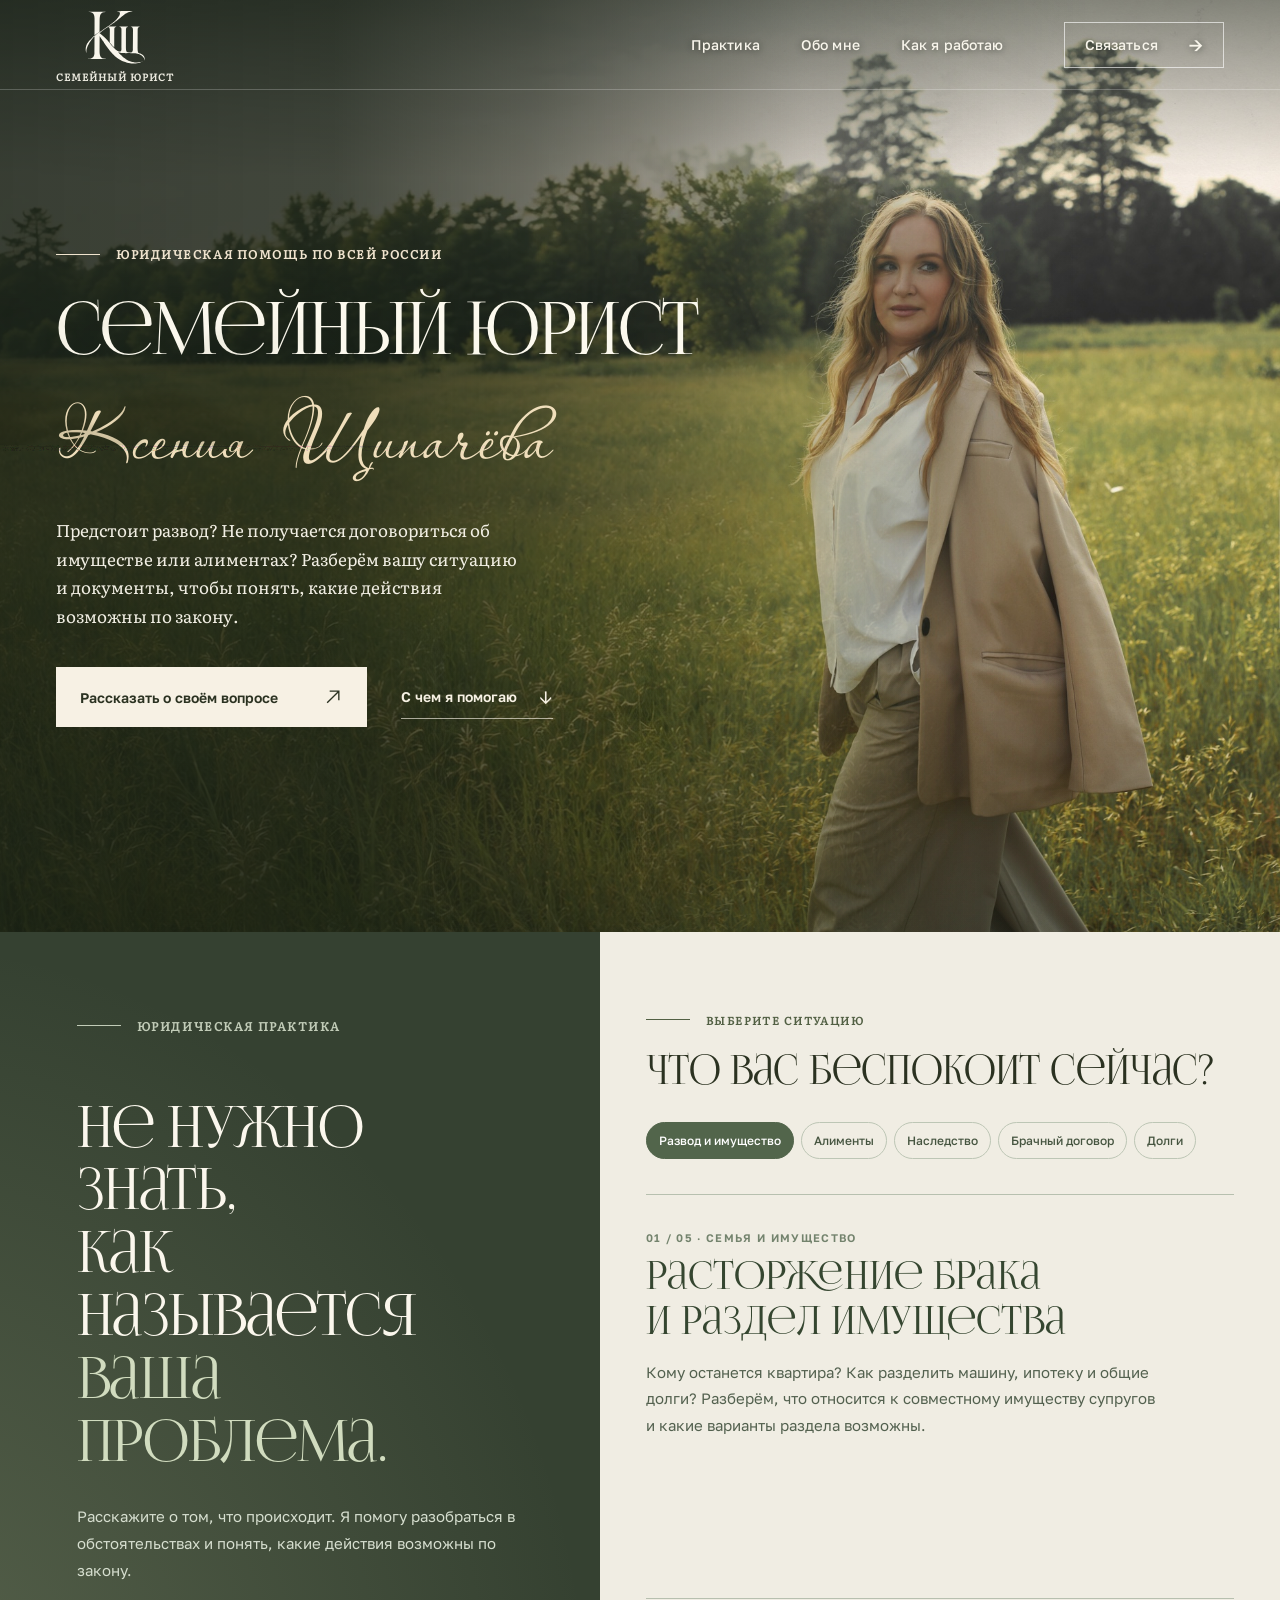
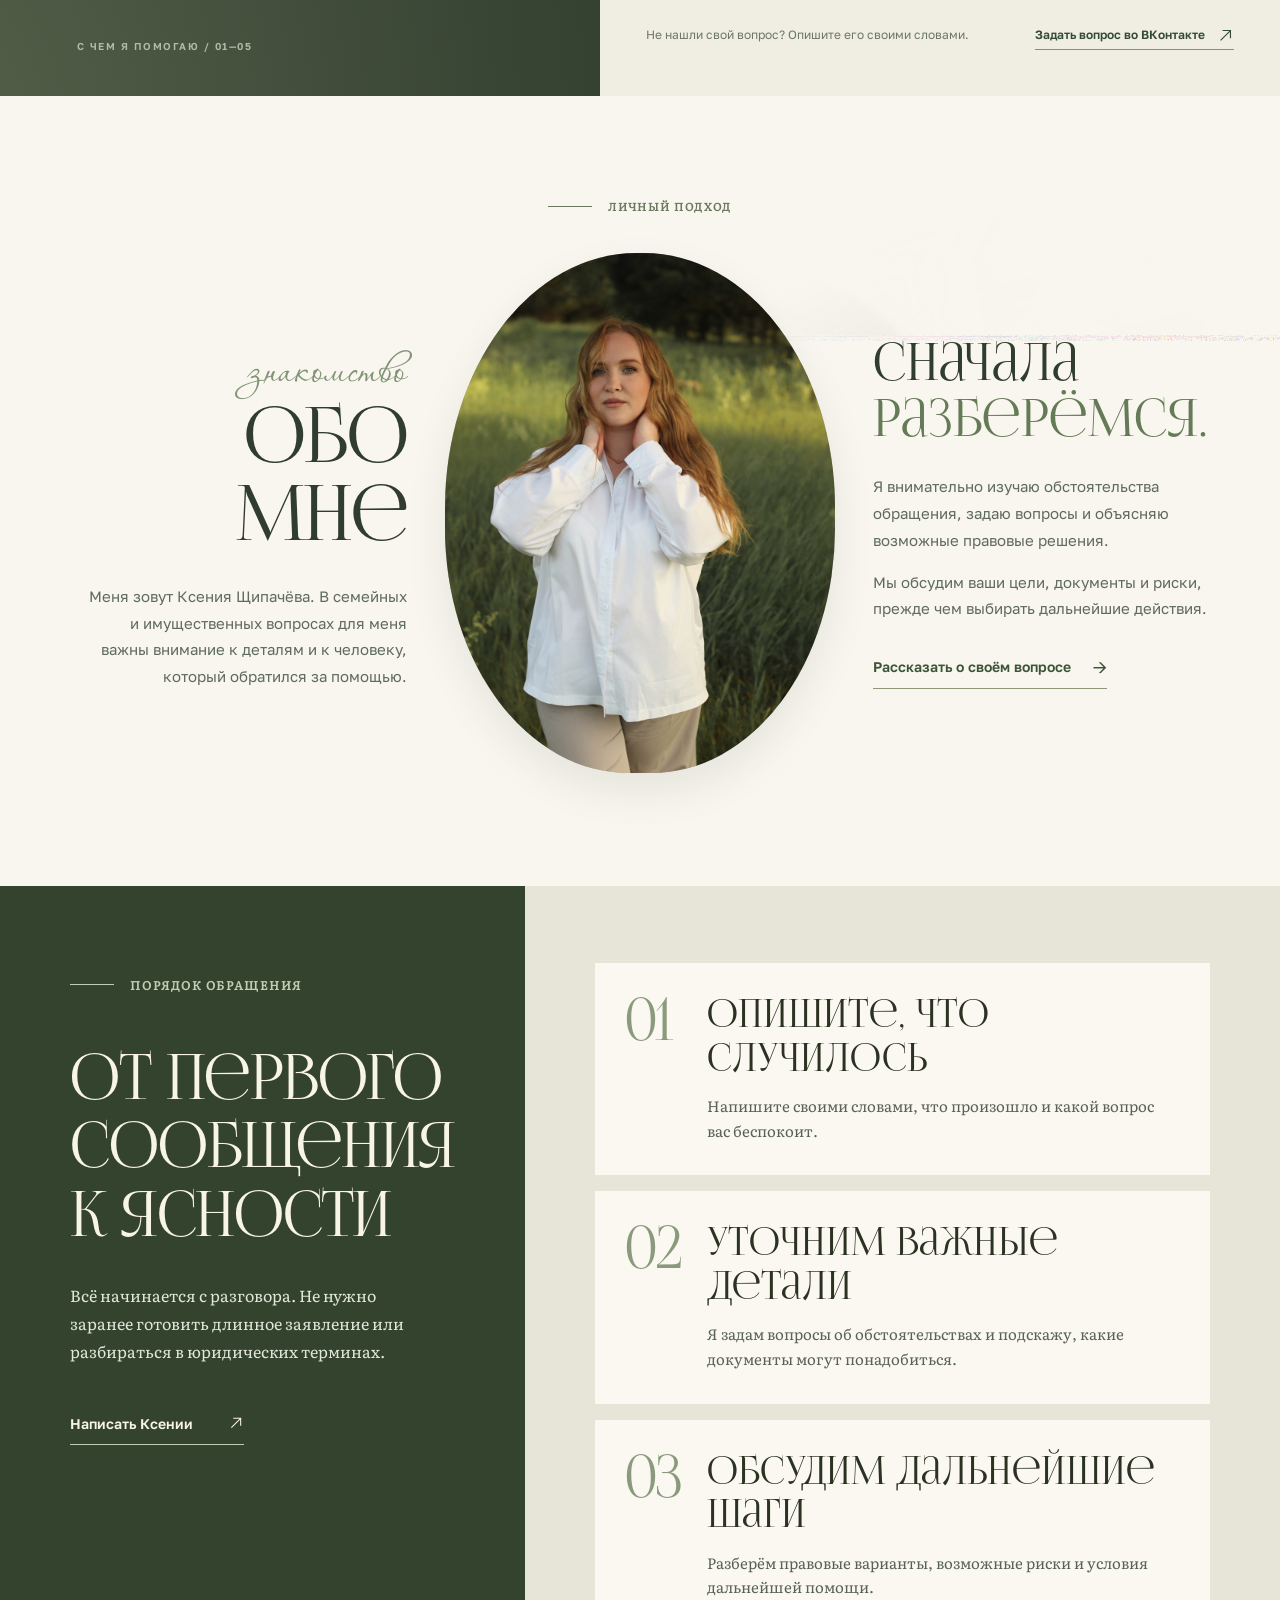
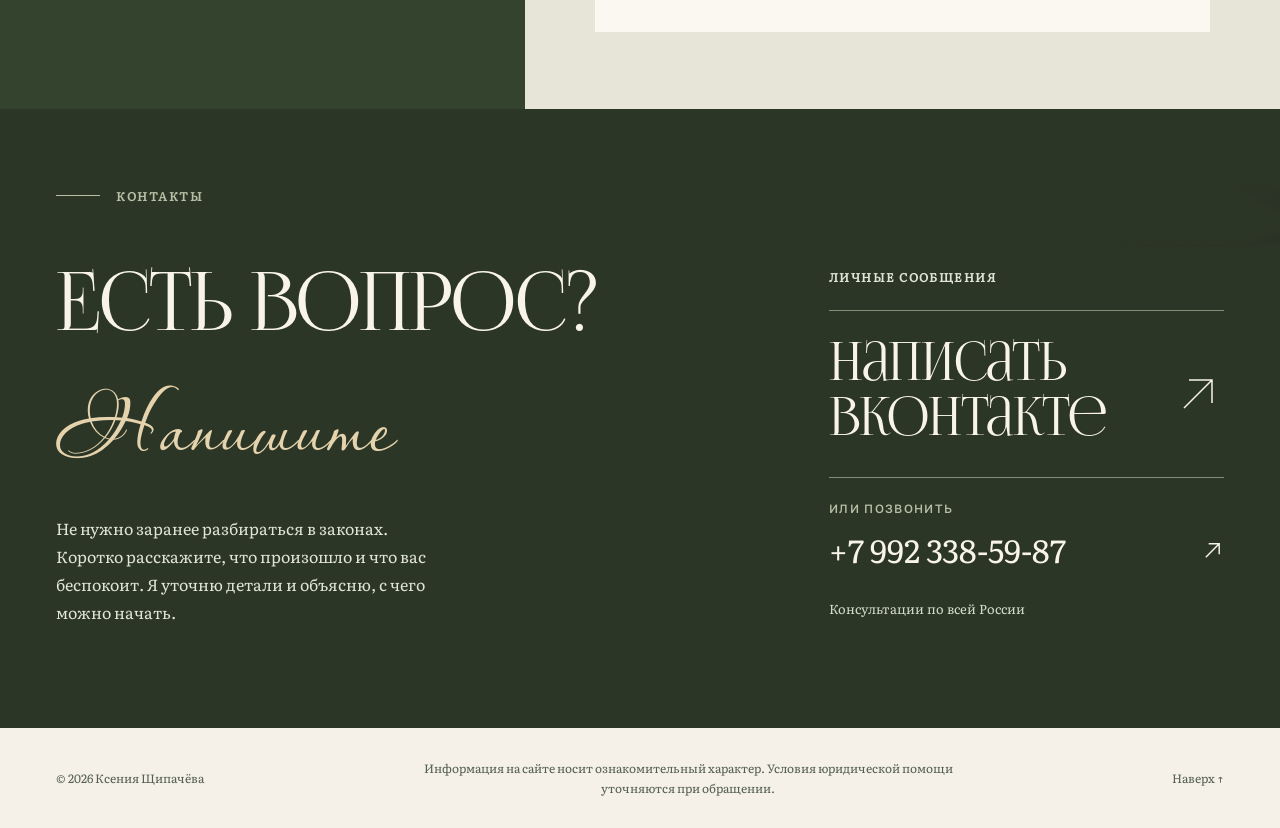
==== commit 38e0aa09: "Fix mobile foliage visibility and bust cached stylesheet" ====
--- a/docs/ksenia-shchipacheva/index.html
+++ b/docs/ksenia-shchipacheva/index.html
@@ -19,7 +19,7 @@
   <link rel="stylesheet" href="assets/font-trial/more/families.css">
   <link rel="preload" as="font" type="font/otf" href="assets/font-trial/FoglihtenNo06_076.otf" crossorigin>
   <link rel="preload" as="font" type="font/otf" href="assets/font-trial/PassionsConflictRUS-Regular.otf" crossorigin>
-  <link rel="stylesheet" href="styles.css">
+  <link rel="stylesheet" href="styles.css?v=20261118-3">
   <script defer src="app.js"></script>
 </head>
 <body>
--- a/docs/ksenia-shchipacheva/styles.css
+++ b/docs/ksenia-shchipacheva/styles.css
@@ -3,7 +3,7 @@
 :root{--cream:#f6f2e9;--cream-deep:#ece6d8;--paper:#fbf9f4;--olive:#2b3221;--olive-light:#5c6945;--muted:#656a5d;--line:#cecbbd;--gold:#ab9470;--serif:'FoglihtenNo06',Georgia,'Times New Roman',serif;--script:'Passions Conflict RUS',cursive;--body:'Literata',Georgia,serif;--sans:'Golos Text',system-ui,-apple-system,'Segoe UI',sans}
 *{box-sizing:border-box}
 html{scroll-behavior:smooth;scroll-padding-top:100px}
-body{margin:0;background:var(--cream);color:var(--olive);font-family:var(--body);font-size:16px;-webkit-font-smoothing:antialiased;text-rendering:optimizeLegibility}
+body{position:relative;margin:0;background:var(--cream);color:var(--olive);font-family:var(--body);font-size:16px;-webkit-font-smoothing:antialiased;text-rendering:optimizeLegibility}
 body.menu-open{overflow:hidden}
 ::selection{background:#b4bb9d;color:var(--olive)}
 a{color:inherit;text-decoration:none}
@@ -310,13 +310,17 @@
 
 /* Soft photographic laurel shadows, scaled independently on small screens. */
 body::before,body::after{
- content:"";position:fixed;top:-7svh;height:114svh;
+ content:"";position:absolute;height:900px;
  width:min(66vw,940px);z-index:9;pointer-events:none;
  background:url('assets/laurel-daylight-shadow.png') left center/100% 100% no-repeat;
  mix-blend-mode:multiply;transform-origin:10% 20%;will-change:transform;
 }
-body::before{left:-70px;opacity:.47;animation:laurel-breeze-left 10s ease-in-out infinite alternate}
-body::after{right:-130px;opacity:.27;transform-origin:88% 18%;animation:laurel-breeze-right 12s ease-in-out infinite alternate}
+body::before{top:6%;left:-70px;opacity:.47;animation:laurel-breeze-left 10s ease-in-out infinite alternate;
+ -webkit-mask-image:radial-gradient(ellipse 95% 47% at 5% 50%,#000 10%,rgba(0,0,0,.85) 45%,transparent 100%);
+ mask-image:radial-gradient(ellipse 95% 47% at 5% 50%,#000 10%,rgba(0,0,0,.85) 45%,transparent 100%)}
+body::after{top:43%;right:-130px;opacity:.27;transform-origin:88% 18%;animation:laurel-breeze-right 12s ease-in-out infinite alternate;
+ -webkit-mask-image:radial-gradient(ellipse 95% 47% at 95% 50%,#000 10%,rgba(0,0,0,.85) 45%,transparent 100%);
+ mask-image:radial-gradient(ellipse 95% 47% at 95% 50%,#000 10%,rgba(0,0,0,.85) 45%,transparent 100%)}
 @keyframes laurel-breeze-left{
  0%{transform:translate3d(-20px,-8px,0) rotate(-2.3deg)}
  50%{transform:translate3d(14px,10px,0) rotate(1.6deg)}
@@ -329,7 +333,7 @@
 }
 /* Full broad-leaf laurel shadows on both edges, with a softened corner fade. */
 .laurel-corner{
- position:fixed;right:-64px;bottom:-68px;width:clamp(460px,37vw,560px);height:clamp(570px,77svh,740px);
+ position:absolute;right:-64px;bottom:3%;width:clamp(460px,37vw,560px);height:clamp(570px,77svh,740px);
  z-index:11;pointer-events:none;
  background:url('assets/laurel-right-corner-full.png') right bottom/100% 100% no-repeat;
  mix-blend-mode:multiply;opacity:.54;
@@ -345,11 +349,20 @@
 }
 @media(max-width:820px){
  /* Previous mobile composition restored; only its abrupt upper edge is feathered. */
- body::before{top:5svh;left:-40px;width:340px;height:90svh;opacity:.32;
+ body::before{top:3%;left:-40px;width:340px;height:90svh;opacity:.32;
   -webkit-mask-image:linear-gradient(to bottom,transparent 0%,transparent 13%,#000 42%,#000 84%,transparent 100%);
   mask-image:linear-gradient(to bottom,transparent 0%,transparent 13%,#000 42%,#000 84%,transparent 100%)}
- body::after{display:none}
- .laurel-corner{right:-48px;bottom:-45px;width:clamp(280px,78vw,365px);height:clamp(410px,59svh,540px);opacity:.37}
+ body::after{display:block;top:46%;right:-55px;width:300px;height:78svh;opacity:.23}
+ .laurel-corner{right:-48px;bottom:3%;width:clamp(280px,78vw,365px);height:clamp(410px,59svh,540px);opacity:.37}
+}
+/* A section-local botanical shadow keeps foliage visible after the hero on phones. */
+@media(max-width:820px){
+ #about.about-portrait{position:relative;isolation:isolate;overflow:hidden}
+ #about.about-portrait::before{content:"";position:absolute;z-index:0;top:4%;left:-95px;width:clamp(300px,72vw,450px);height:clamp(480px,72svh,680px);pointer-events:none;
+  background:url('assets/laurel-daylight-shadow.png') center/100% 100% no-repeat;opacity:.27;mix-blend-mode:multiply;
+  -webkit-mask-image:radial-gradient(ellipse 75% 45% at 35% 50%,#000 12%,rgba(0,0,0,.8) 44%,transparent 100%);
+  mask-image:radial-gradient(ellipse 75% 45% at 35% 50%,#000 12%,rgba(0,0,0,.8) 44%,transparent 100%)}
+ #about.about-portrait>.wrap{position:relative;z-index:1}
 }
 @media(prefers-reduced-motion:reduce){
  body::before,body::after,.laurel-corner{animation:none;will-change:auto}
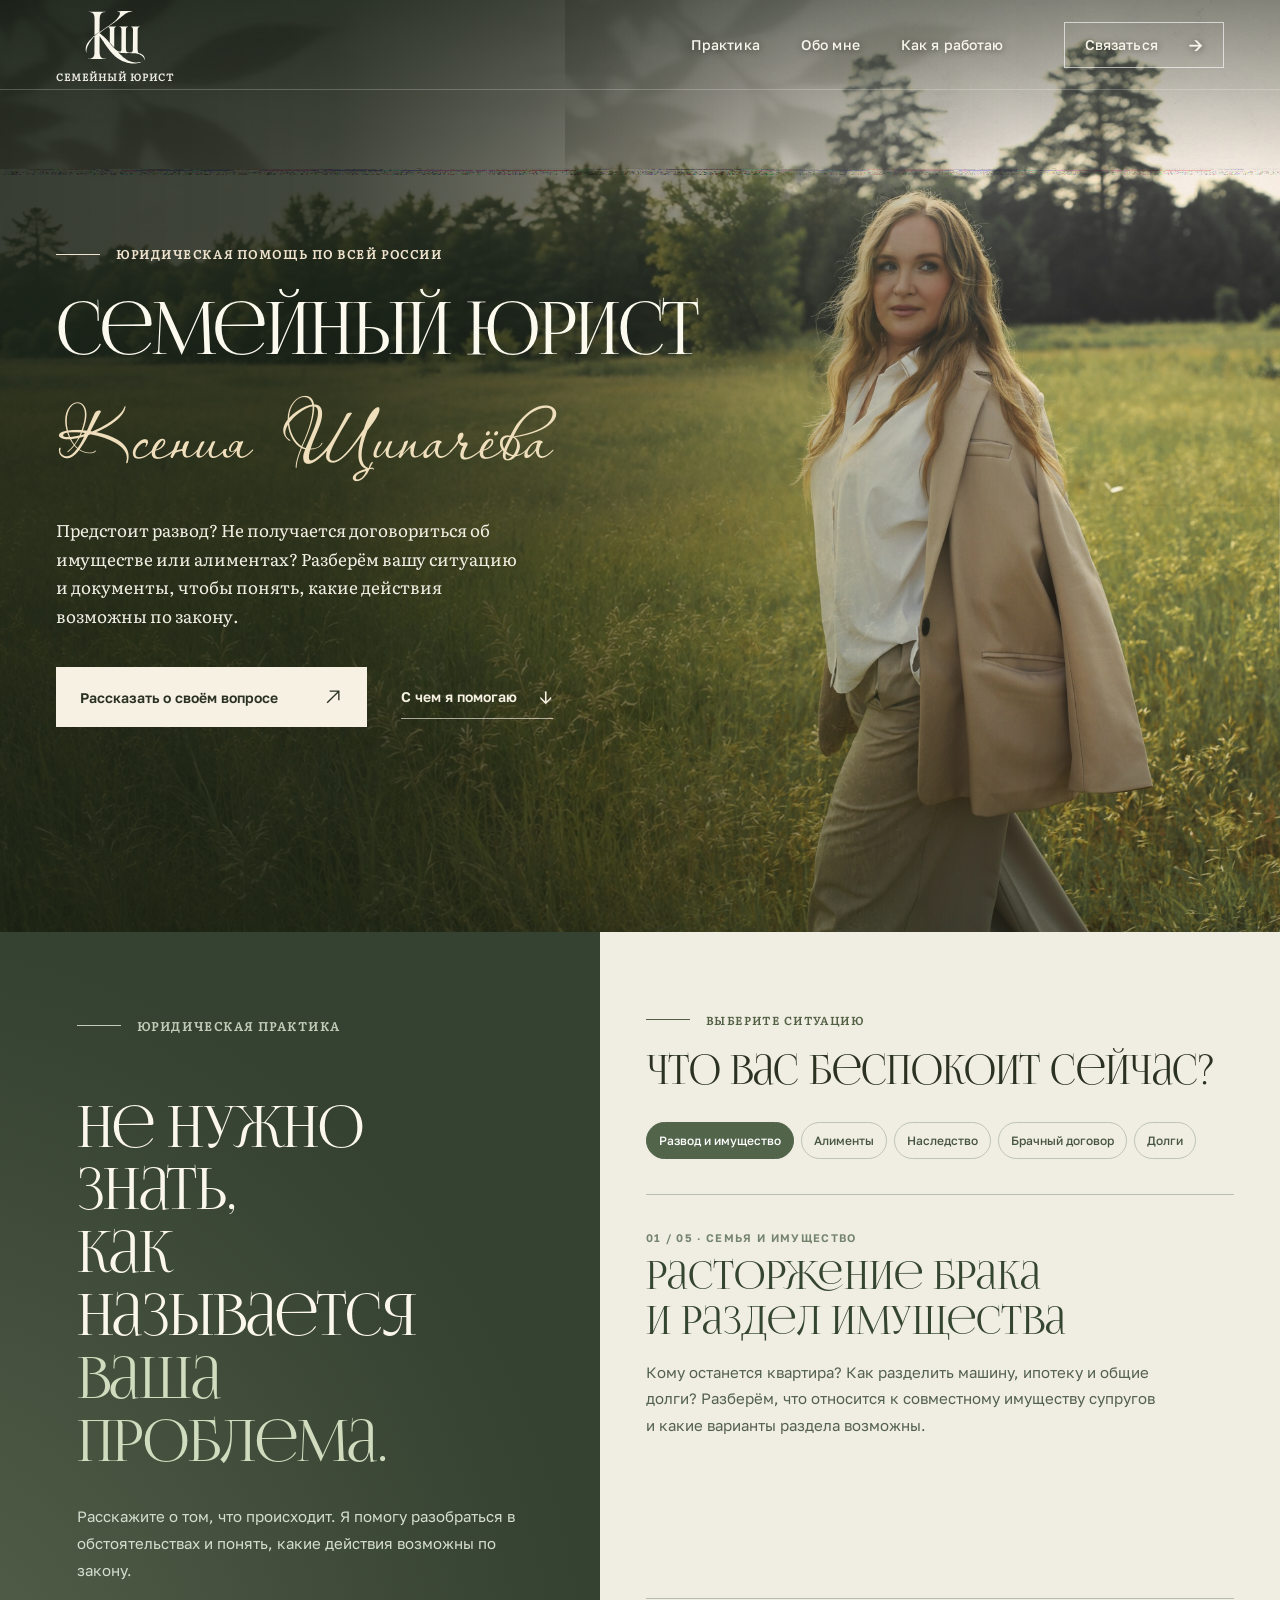
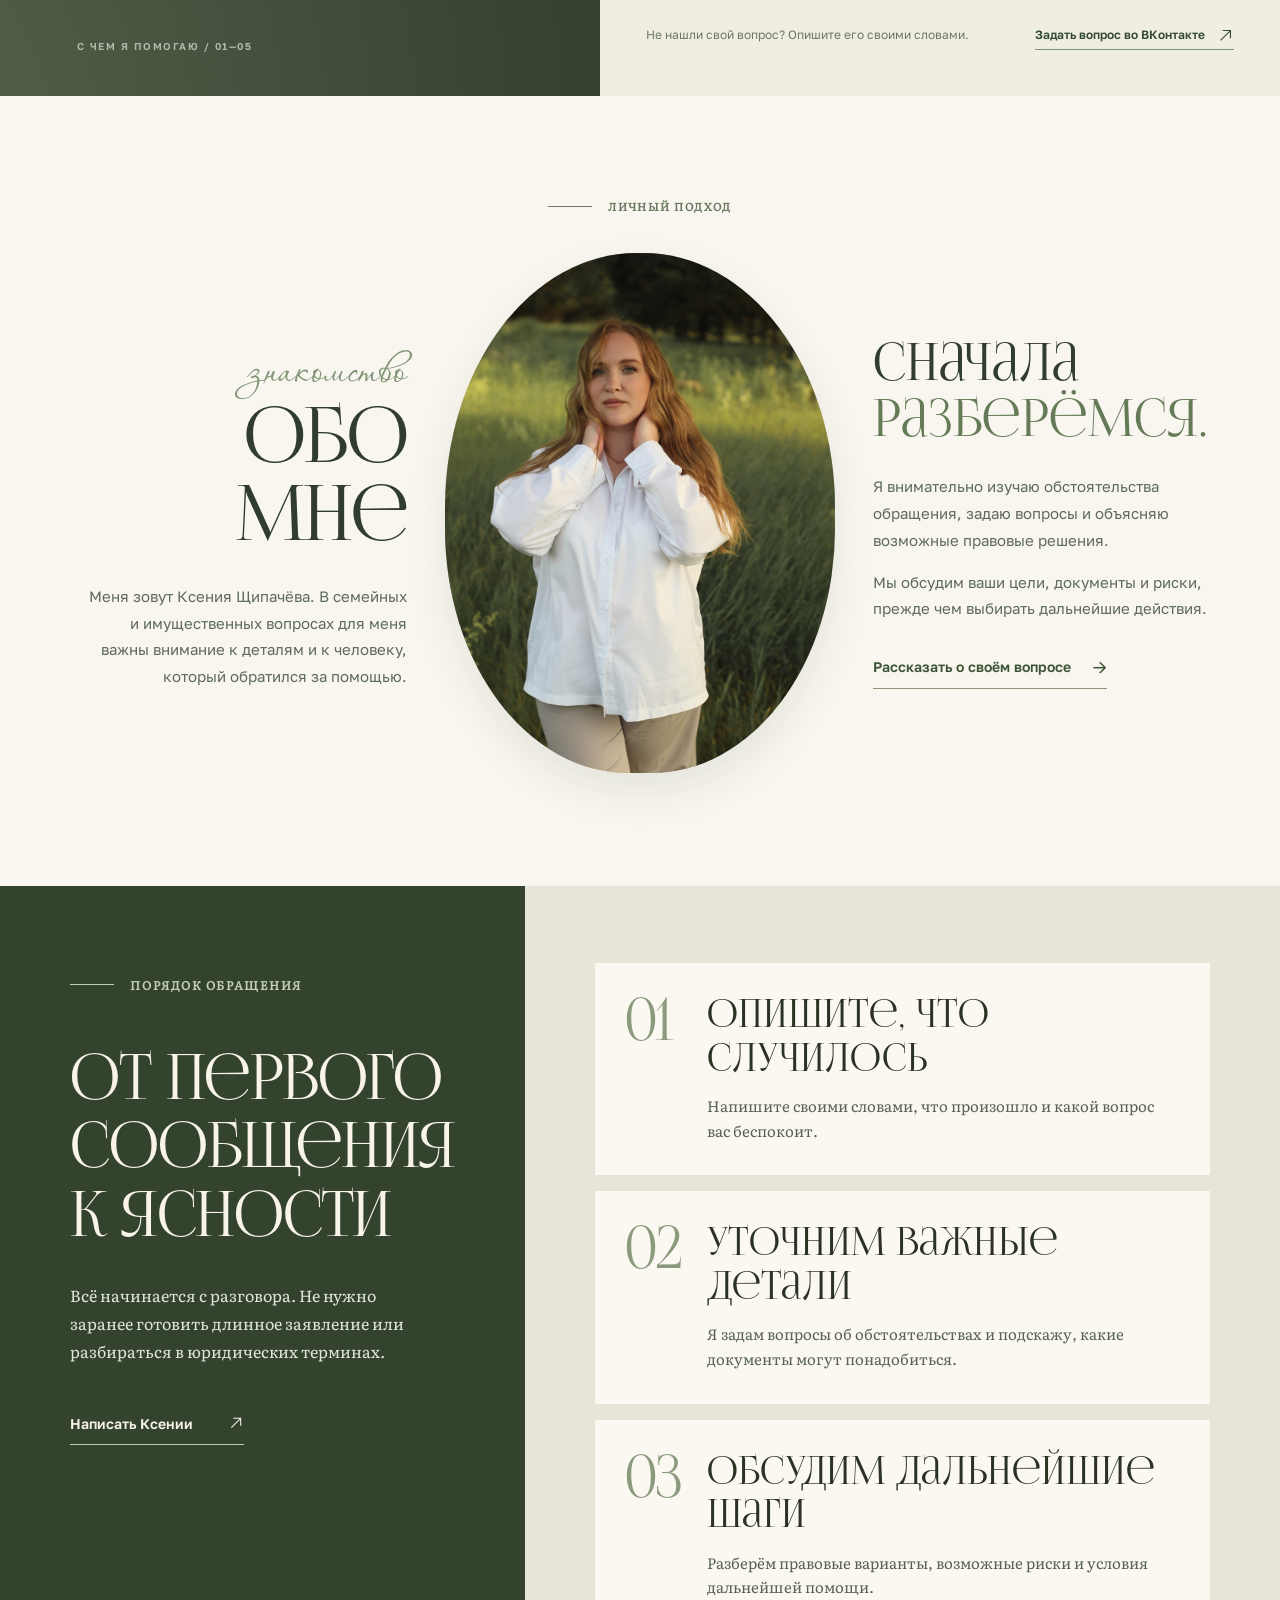
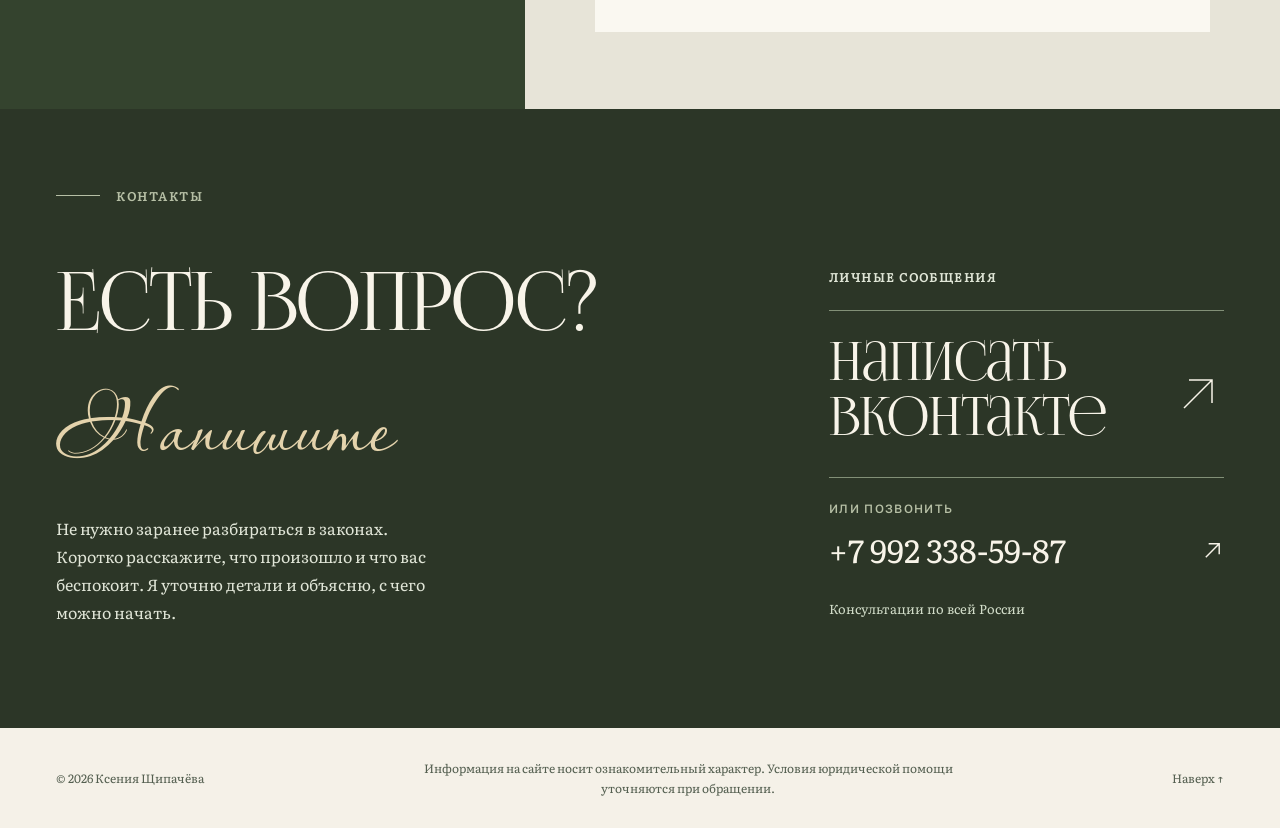
==== commit 30dd98fb: "Restore approved fixed animated laurel shadows" ====
--- a/docs/ksenia-shchipacheva/index.html
+++ b/docs/ksenia-shchipacheva/index.html
@@ -19,7 +19,7 @@
   <link rel="stylesheet" href="assets/font-trial/more/families.css">
   <link rel="preload" as="font" type="font/otf" href="assets/font-trial/FoglihtenNo06_076.otf" crossorigin>
   <link rel="preload" as="font" type="font/otf" href="assets/font-trial/PassionsConflictRUS-Regular.otf" crossorigin>
-  <link rel="stylesheet" href="styles.css?v=20261118-3">
+  <link rel="stylesheet" href="styles.css?v=20261118-4">
   <script defer src="app.js"></script>
 </head>
 <body>
--- a/docs/ksenia-shchipacheva/styles.css
+++ b/docs/ksenia-shchipacheva/styles.css
@@ -3,7 +3,7 @@
 :root{--cream:#f6f2e9;--cream-deep:#ece6d8;--paper:#fbf9f4;--olive:#2b3221;--olive-light:#5c6945;--muted:#656a5d;--line:#cecbbd;--gold:#ab9470;--serif:'FoglihtenNo06',Georgia,'Times New Roman',serif;--script:'Passions Conflict RUS',cursive;--body:'Literata',Georgia,serif;--sans:'Golos Text',system-ui,-apple-system,'Segoe UI',sans}
 *{box-sizing:border-box}
 html{scroll-behavior:smooth;scroll-padding-top:100px}
-body{position:relative;margin:0;background:var(--cream);color:var(--olive);font-family:var(--body);font-size:16px;-webkit-font-smoothing:antialiased;text-rendering:optimizeLegibility}
+body{margin:0;background:var(--cream);color:var(--olive);font-family:var(--body);font-size:16px;-webkit-font-smoothing:antialiased;text-rendering:optimizeLegibility}
 body.menu-open{overflow:hidden}
 ::selection{background:#b4bb9d;color:var(--olive)}
 a{color:inherit;text-decoration:none}
@@ -310,17 +310,13 @@
 
 /* Soft photographic laurel shadows, scaled independently on small screens. */
 body::before,body::after{
- content:"";position:absolute;height:900px;
+ content:"";position:fixed;top:-7svh;height:114svh;
  width:min(66vw,940px);z-index:9;pointer-events:none;
  background:url('assets/laurel-daylight-shadow.png') left center/100% 100% no-repeat;
  mix-blend-mode:multiply;transform-origin:10% 20%;will-change:transform;
 }
-body::before{top:6%;left:-70px;opacity:.47;animation:laurel-breeze-left 10s ease-in-out infinite alternate;
- -webkit-mask-image:radial-gradient(ellipse 95% 47% at 5% 50%,#000 10%,rgba(0,0,0,.85) 45%,transparent 100%);
- mask-image:radial-gradient(ellipse 95% 47% at 5% 50%,#000 10%,rgba(0,0,0,.85) 45%,transparent 100%)}
-body::after{top:43%;right:-130px;opacity:.27;transform-origin:88% 18%;animation:laurel-breeze-right 12s ease-in-out infinite alternate;
- -webkit-mask-image:radial-gradient(ellipse 95% 47% at 95% 50%,#000 10%,rgba(0,0,0,.85) 45%,transparent 100%);
- mask-image:radial-gradient(ellipse 95% 47% at 95% 50%,#000 10%,rgba(0,0,0,.85) 45%,transparent 100%)}
+body::before{left:-70px;opacity:.47;animation:laurel-breeze-left 10s ease-in-out infinite alternate}
+body::after{right:-130px;opacity:.27;transform-origin:88% 18%;animation:laurel-breeze-right 12s ease-in-out infinite alternate}
 @keyframes laurel-breeze-left{
  0%{transform:translate3d(-20px,-8px,0) rotate(-2.3deg)}
  50%{transform:translate3d(14px,10px,0) rotate(1.6deg)}
@@ -333,7 +329,7 @@
 }
 /* Full broad-leaf laurel shadows on both edges, with a softened corner fade. */
 .laurel-corner{
- position:absolute;right:-64px;bottom:3%;width:clamp(460px,37vw,560px);height:clamp(570px,77svh,740px);
+ position:fixed;right:-64px;bottom:-68px;width:clamp(460px,37vw,560px);height:clamp(570px,77svh,740px);
  z-index:11;pointer-events:none;
  background:url('assets/laurel-right-corner-full.png') right bottom/100% 100% no-repeat;
  mix-blend-mode:multiply;opacity:.54;
@@ -349,20 +345,11 @@
 }
 @media(max-width:820px){
  /* Previous mobile composition restored; only its abrupt upper edge is feathered. */
- body::before{top:3%;left:-40px;width:340px;height:90svh;opacity:.32;
+ body::before{top:5svh;left:-40px;width:340px;height:90svh;opacity:.32;
   -webkit-mask-image:linear-gradient(to bottom,transparent 0%,transparent 13%,#000 42%,#000 84%,transparent 100%);
   mask-image:linear-gradient(to bottom,transparent 0%,transparent 13%,#000 42%,#000 84%,transparent 100%)}
- body::after{display:block;top:46%;right:-55px;width:300px;height:78svh;opacity:.23}
- .laurel-corner{right:-48px;bottom:3%;width:clamp(280px,78vw,365px);height:clamp(410px,59svh,540px);opacity:.37}
-}
-/* A section-local botanical shadow keeps foliage visible after the hero on phones. */
-@media(max-width:820px){
- #about.about-portrait{position:relative;isolation:isolate;overflow:hidden}
- #about.about-portrait::before{content:"";position:absolute;z-index:0;top:4%;left:-95px;width:clamp(300px,72vw,450px);height:clamp(480px,72svh,680px);pointer-events:none;
-  background:url('assets/laurel-daylight-shadow.png') center/100% 100% no-repeat;opacity:.27;mix-blend-mode:multiply;
-  -webkit-mask-image:radial-gradient(ellipse 75% 45% at 35% 50%,#000 12%,rgba(0,0,0,.8) 44%,transparent 100%);
-  mask-image:radial-gradient(ellipse 75% 45% at 35% 50%,#000 12%,rgba(0,0,0,.8) 44%,transparent 100%)}
- #about.about-portrait>.wrap{position:relative;z-index:1}
+ body::after{display:none}
+ .laurel-corner{right:-48px;bottom:-45px;width:clamp(280px,78vw,365px);height:clamp(410px,59svh,540px);opacity:.37}
 }
 @media(prefers-reduced-motion:reduce){
  body::before,body::after,.laurel-corner{animation:none;will-change:auto}
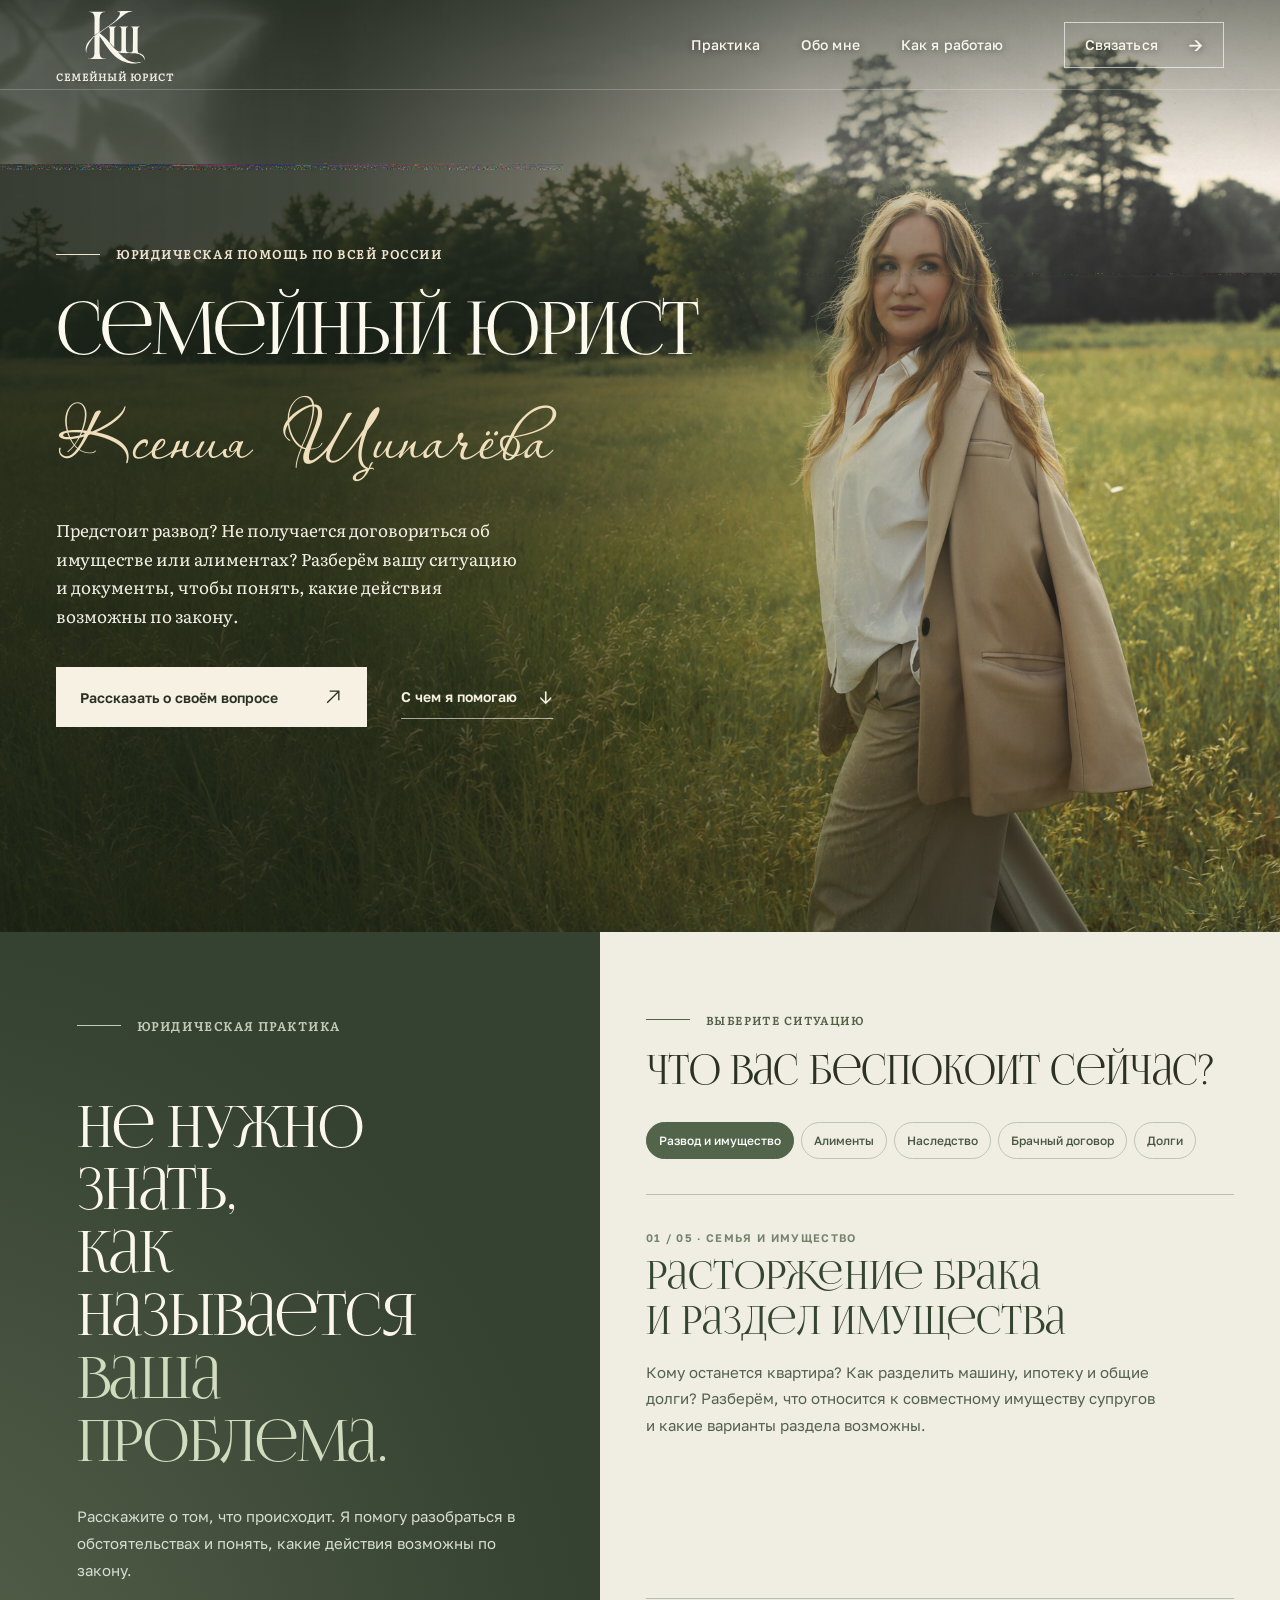
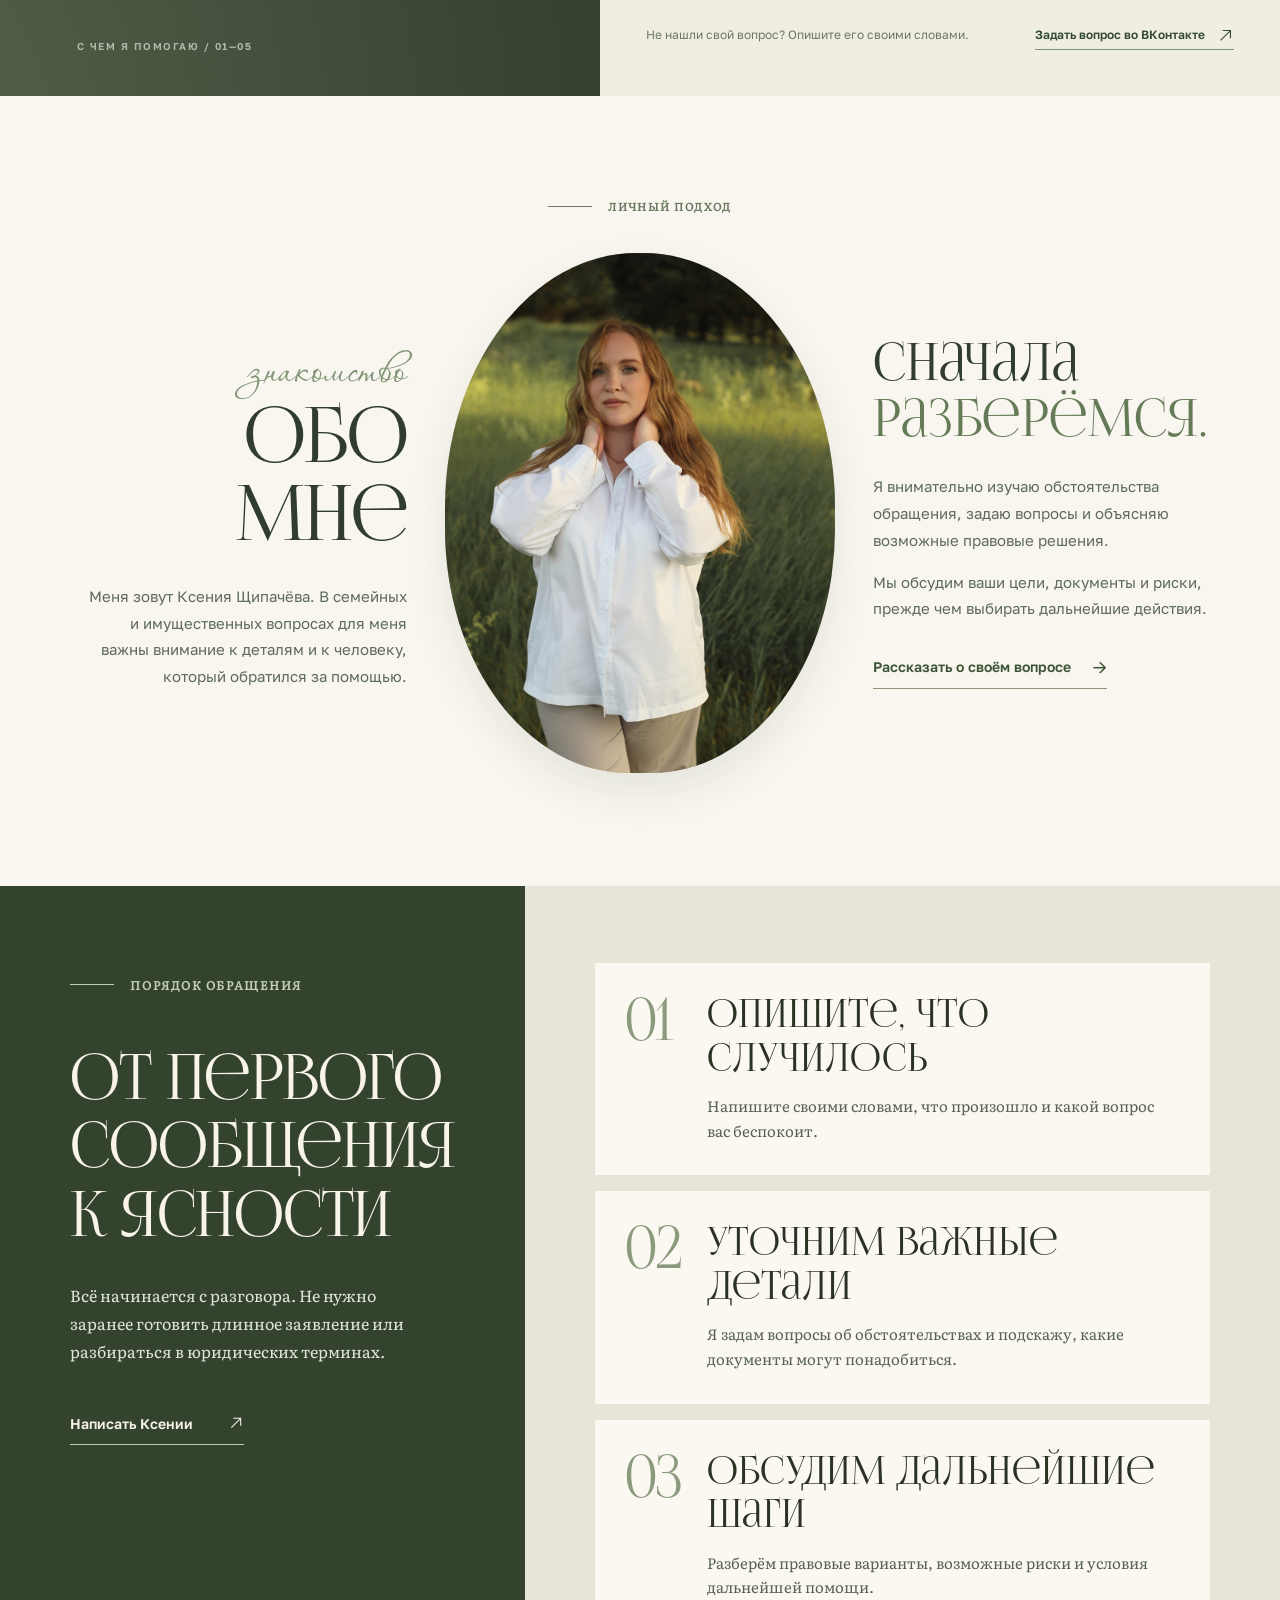
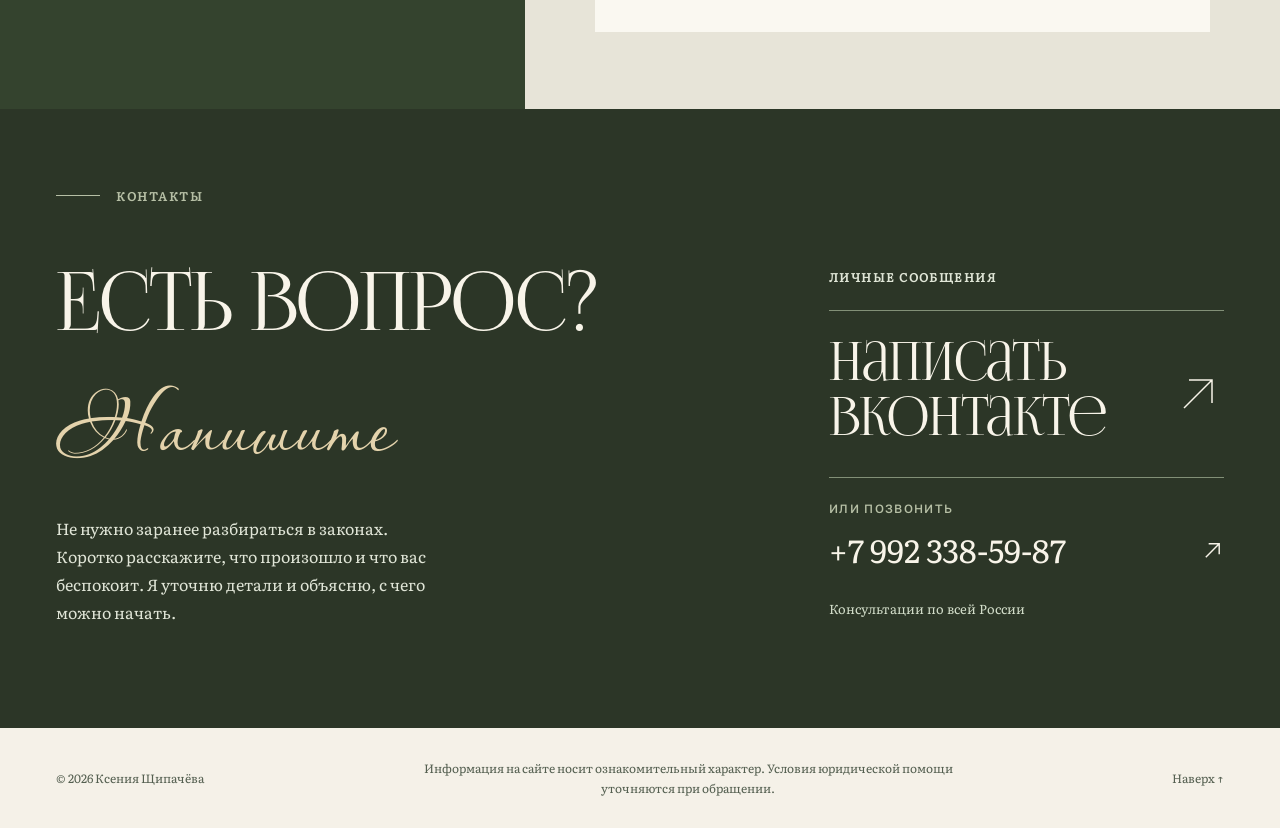
==== commit 3200b122: "Keep animated leaf shadows visible across every section" ====
--- a/docs/ksenia-shchipacheva/index.html
+++ b/docs/ksenia-shchipacheva/index.html
@@ -19,11 +19,11 @@
   <link rel="stylesheet" href="assets/font-trial/more/families.css">
   <link rel="preload" as="font" type="font/otf" href="assets/font-trial/FoglihtenNo06_076.otf" crossorigin>
   <link rel="preload" as="font" type="font/otf" href="assets/font-trial/PassionsConflictRUS-Regular.otf" crossorigin>
-  <link rel="stylesheet" href="styles.css?v=20261118-4">
+  <link rel="stylesheet" href="styles.css?v=20261118-5">
   <script defer src="app.js"></script>
 </head>
 <body>
-  <div class="laurel-corner" aria-hidden="true"></div>
+  <div class="leaf-shadows" aria-hidden="true"></div>
   <a class="skip-link" href="#main">К содержанию</a>
   <header class="site-header" id="site-header">
     <div class="header-inner wrap">
--- a/docs/ksenia-shchipacheva/styles.css
+++ b/docs/ksenia-shchipacheva/styles.css
@@ -308,53 +308,44 @@
  .approach-card p{font-size:14px;line-height:1.6}
 }
 
-/* Soft photographic laurel shadows, scaled independently on small screens. */
-body::before,body::after{
- content:"";position:fixed;top:-7svh;height:114svh;
- width:min(66vw,940px);z-index:9;pointer-events:none;
- background:url('assets/laurel-daylight-shadow.png') left center/100% 100% no-repeat;
- mix-blend-mode:multiply;transform-origin:10% 20%;will-change:transform;
-}
-body::before{left:-70px;opacity:.47;animation:laurel-breeze-left 10s ease-in-out infinite alternate}
-body::after{right:-130px;opacity:.27;transform-origin:88% 18%;animation:laurel-breeze-right 12s ease-in-out infinite alternate}
+/* One viewport-sized overlay, above section backgrounds but below navigation.
+   The leaf photos retain their aspect ratio and stay visible throughout scrolling. */
+.leaf-shadows{
+ position:fixed;inset:0;z-index:45;overflow:hidden;pointer-events:none;
+}
+.leaf-shadows::before,.leaf-shadows::after{
+ content:"";position:absolute;top:-8svh;height:116svh;
+ width:clamp(420px,50vw,810px);pointer-events:none;
+ mix-blend-mode:multiply;will-change:transform;
+ -webkit-mask-image:linear-gradient(to bottom,transparent 0%,#000 11%,#000 89%,transparent 100%);
+ mask-image:linear-gradient(to bottom,transparent 0%,#000 11%,#000 89%,transparent 100%);
+}
+.leaf-shadows::before{
+ left:-6vw;opacity:.31;transform-origin:10% 20%;
+ background:url('assets/laurel-daylight-shadow.png') left center/auto 100% no-repeat;
+ animation:laurel-breeze-left 10s ease-in-out infinite alternate;
+}
+.leaf-shadows::after{
+ right:-7vw;opacity:.25;transform-origin:88% 80%;
+ background:url('assets/laurel-right-corner-full.png') right center/auto 100% no-repeat;
+ animation:laurel-breeze-right 12s ease-in-out infinite alternate;
+}
 @keyframes laurel-breeze-left{
- 0%{transform:translate3d(-20px,-8px,0) rotate(-2.3deg)}
- 50%{transform:translate3d(14px,10px,0) rotate(1.6deg)}
- 100%{transform:translate3d(-7px,-4px,0) rotate(2.1deg)}
+ 0%{transform:translate3d(-9px,-4px,0) rotate(-1.1deg)}
+ 50%{transform:translate3d(9px,5px,0) rotate(.9deg)}
+ 100%{transform:translate3d(-5px,-2px,0) rotate(1.1deg)}
 }
 @keyframes laurel-breeze-right{
- 0%{transform:scaleX(-1) translate3d(-15px,8px,0) rotate(-2.1deg)}
- 50%{transform:scaleX(-1) translate3d(20px,-9px,0) rotate(1.9deg)}
- 100%{transform:scaleX(-1) translate3d(-5px,6px,0) rotate(-1.3deg)}
-}
-/* Full broad-leaf laurel shadows on both edges, with a softened corner fade. */
-.laurel-corner{
- position:fixed;right:-64px;bottom:-68px;width:clamp(460px,37vw,560px);height:clamp(570px,77svh,740px);
- z-index:11;pointer-events:none;
- background:url('assets/laurel-right-corner-full.png') right bottom/100% 100% no-repeat;
- mix-blend-mode:multiply;opacity:.54;
- -webkit-mask-image:radial-gradient(ellipse 105% 93% at 96% 97%,#000 33%,transparent 100%);
- mask-image:radial-gradient(ellipse 105% 93% at 96% 97%,#000 33%,transparent 100%);
- transform-origin:90% 90%;will-change:transform;
- animation:laurel-contact-sway 12s ease-in-out infinite alternate;
-}
-@keyframes laurel-contact-sway{
- 0%{transform:rotate(-2deg) translate3d(-6px,5px,0)}
- 50%{transform:rotate(1.3deg) translate3d(6px,-8px,0)}
- 100%{transform:rotate(-.8deg) translate3d(-3px,-12px,0)}
+ 0%{transform:translate3d(-8px,4px,0) rotate(-.9deg)}
+ 50%{transform:translate3d(9px,-5px,0) rotate(.8deg)}
+ 100%{transform:translate3d(-3px,3px,0) rotate(-.6deg)}
 }
 @media(max-width:820px){
- /* Previous mobile composition restored; only its abrupt upper edge is feathered. */
- body::before{top:5svh;left:-40px;width:340px;height:90svh;opacity:.32;
-  -webkit-mask-image:linear-gradient(to bottom,transparent 0%,transparent 13%,#000 42%,#000 84%,transparent 100%);
-  mask-image:linear-gradient(to bottom,transparent 0%,transparent 13%,#000 42%,#000 84%,transparent 100%)}
- body::after{display:none}
- .laurel-corner{right:-48px;bottom:-45px;width:clamp(280px,78vw,365px);height:clamp(410px,59svh,540px);opacity:.37}
+ .leaf-shadows::before{left:-88px;width:clamp(300px,84vw,420px);opacity:.23}
+ .leaf-shadows::after{right:-86px;width:clamp(300px,84vw,420px);opacity:.18}
 }
 @media(prefers-reduced-motion:reduce){
- body::before,body::after,.laurel-corner{animation:none;will-change:auto}
- body::after{transform:scaleX(-1)}
- .laurel-corner{transform:none}
+ .leaf-shadows::before,.leaf-shadows::after{animation:none;will-change:auto}
 }
 
 /* Selected services variant E: an editorial legal-journal spread */
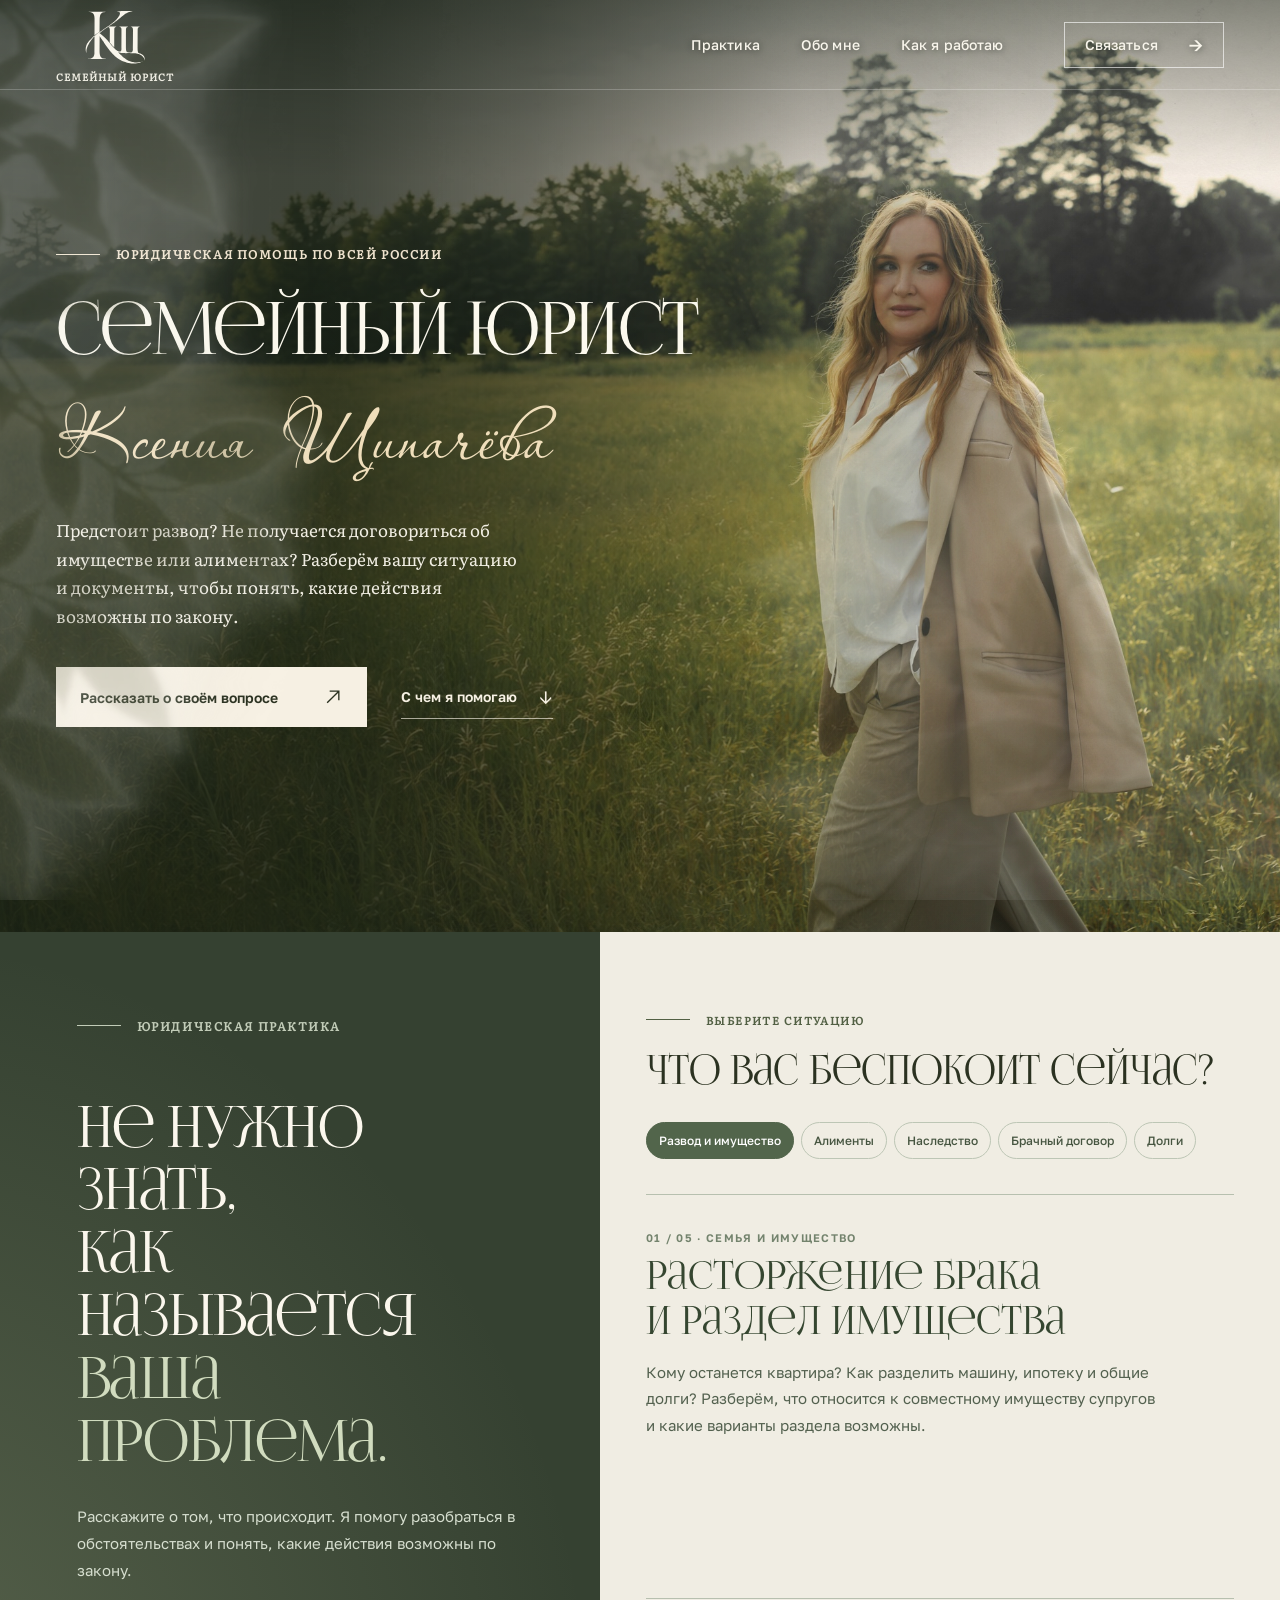
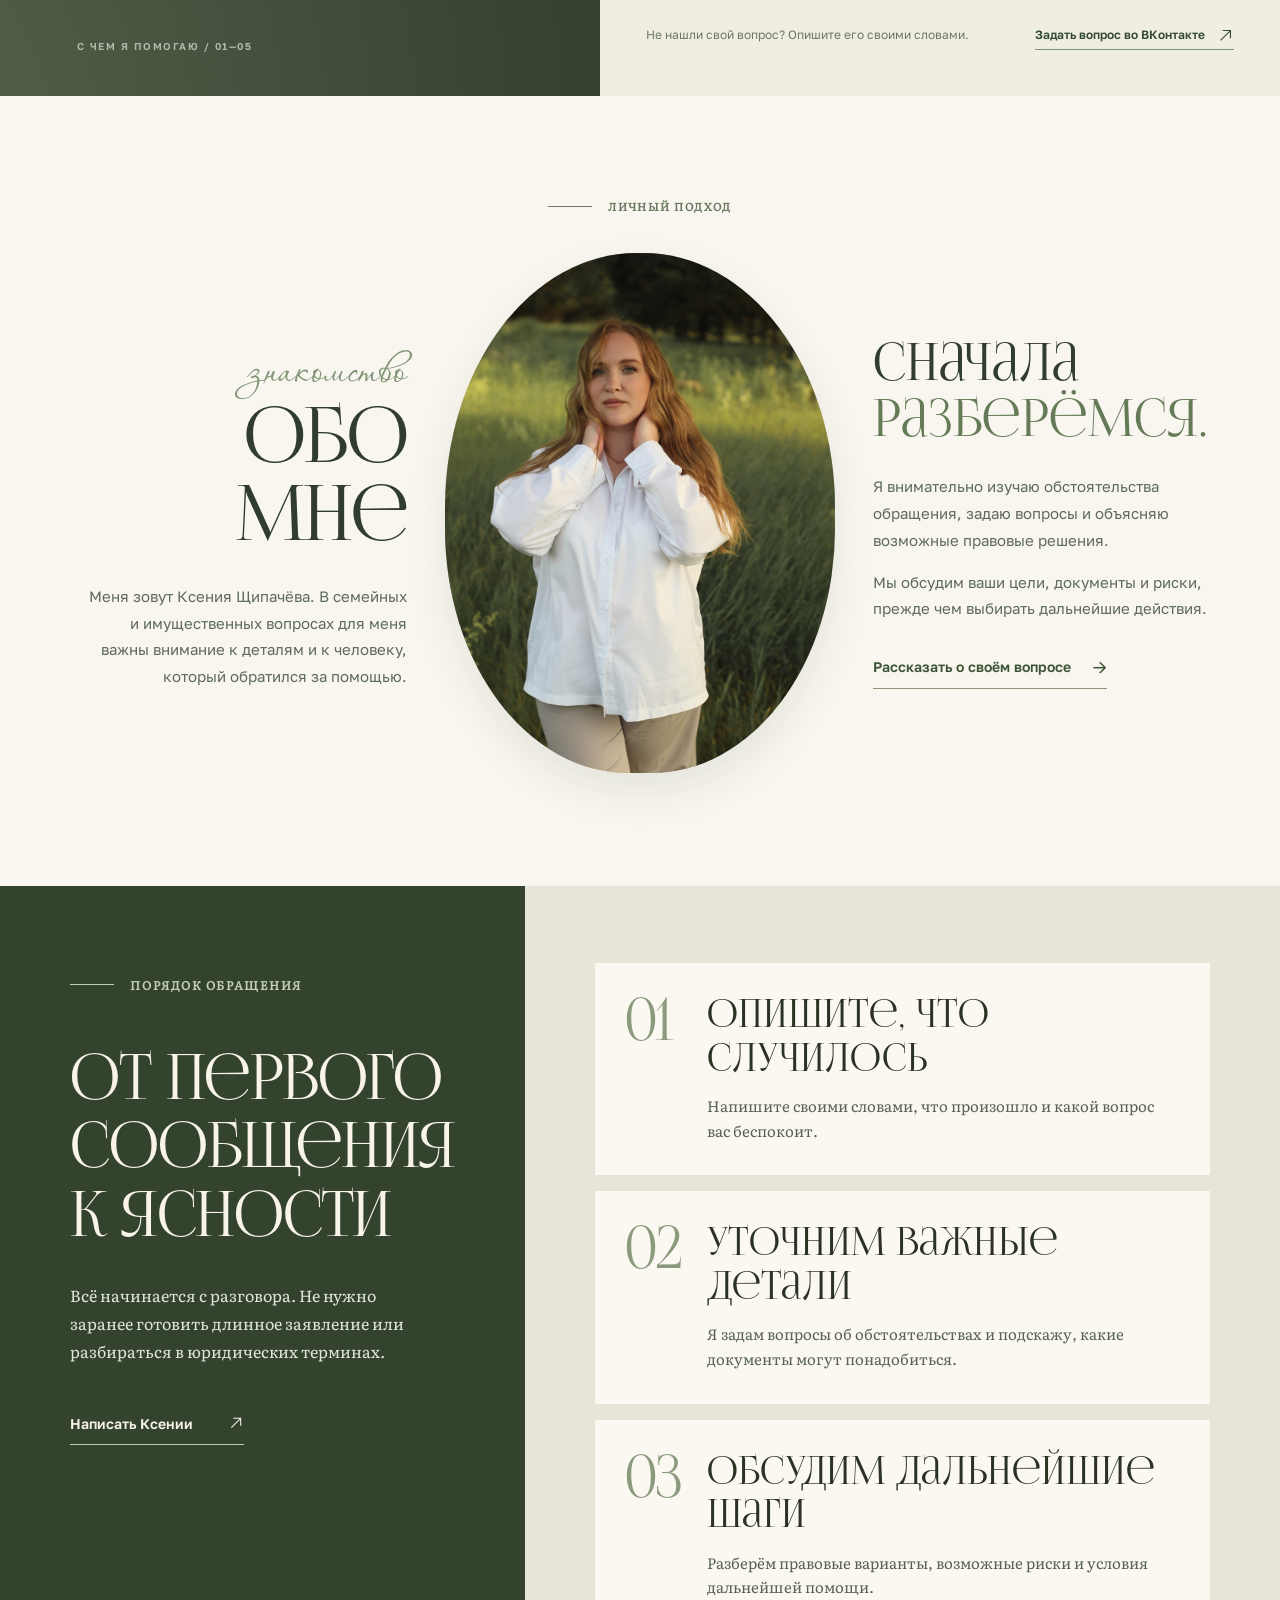
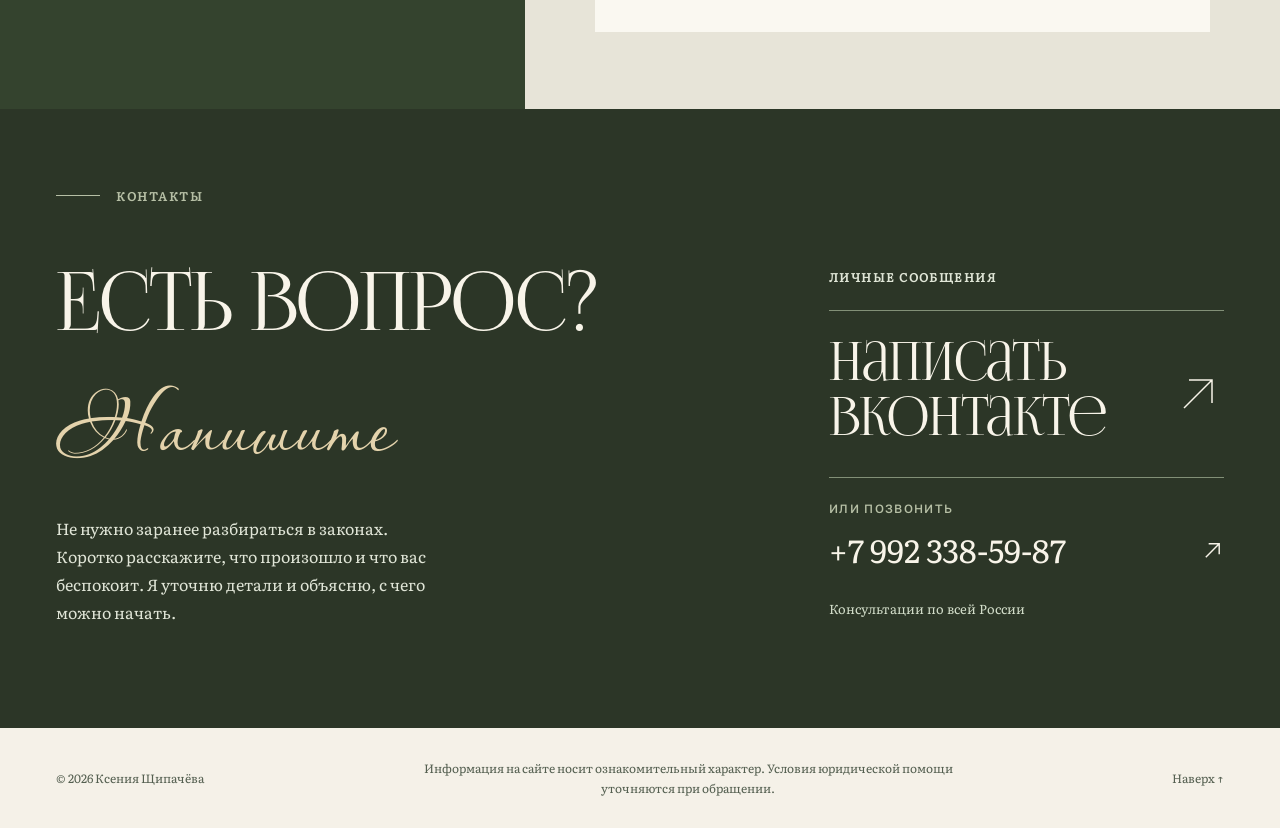
==== commit 170614c5: "Replace truncated laurel images with complete optimized assets" ====
--- a/docs/ksenia-shchipacheva/index.html
+++ b/docs/ksenia-shchipacheva/index.html
@@ -19,7 +19,7 @@
   <link rel="stylesheet" href="assets/font-trial/more/families.css">
   <link rel="preload" as="font" type="font/otf" href="assets/font-trial/FoglihtenNo06_076.otf" crossorigin>
   <link rel="preload" as="font" type="font/otf" href="assets/font-trial/PassionsConflictRUS-Regular.otf" crossorigin>
-  <link rel="stylesheet" href="styles.css?v=20261118-5">
+  <link rel="stylesheet" href="styles.css?v=20261118-6">
   <script defer src="app.js"></script>
 </head>
 <body>
--- a/docs/ksenia-shchipacheva/styles.css
+++ b/docs/ksenia-shchipacheva/styles.css
@@ -322,12 +322,12 @@
 }
 .leaf-shadows::before{
  left:-6vw;opacity:.31;transform-origin:10% 20%;
- background:url('assets/laurel-daylight-shadow.png') left center/auto 100% no-repeat;
+ background:url('assets/laurel-daylight-shadow.webp') left center/auto 100% no-repeat;
  animation:laurel-breeze-left 10s ease-in-out infinite alternate;
 }
 .leaf-shadows::after{
  right:-7vw;opacity:.25;transform-origin:88% 80%;
- background:url('assets/laurel-right-corner-full.png') right center/auto 100% no-repeat;
+ background:url('assets/laurel-right-corner-full.webp') right center/auto 100% no-repeat;
  animation:laurel-breeze-right 12s ease-in-out infinite alternate;
 }
 @keyframes laurel-breeze-left{
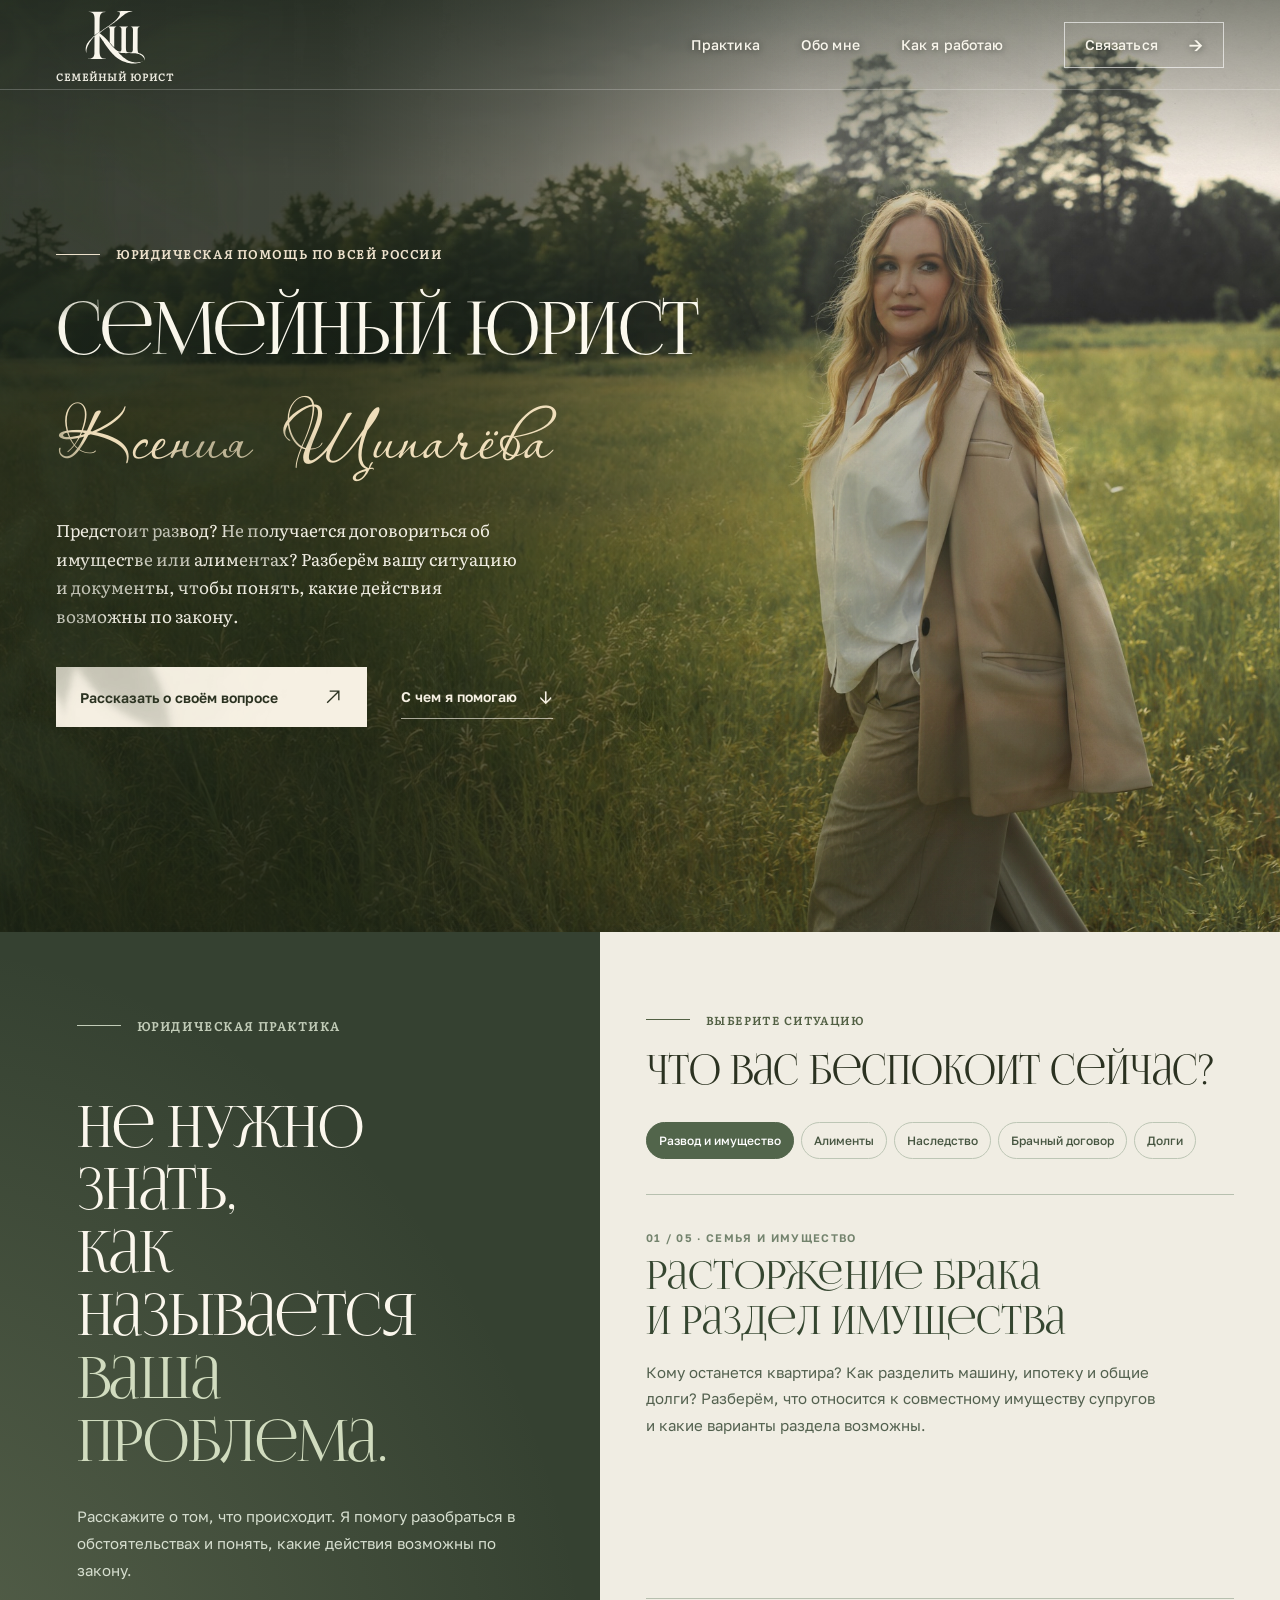
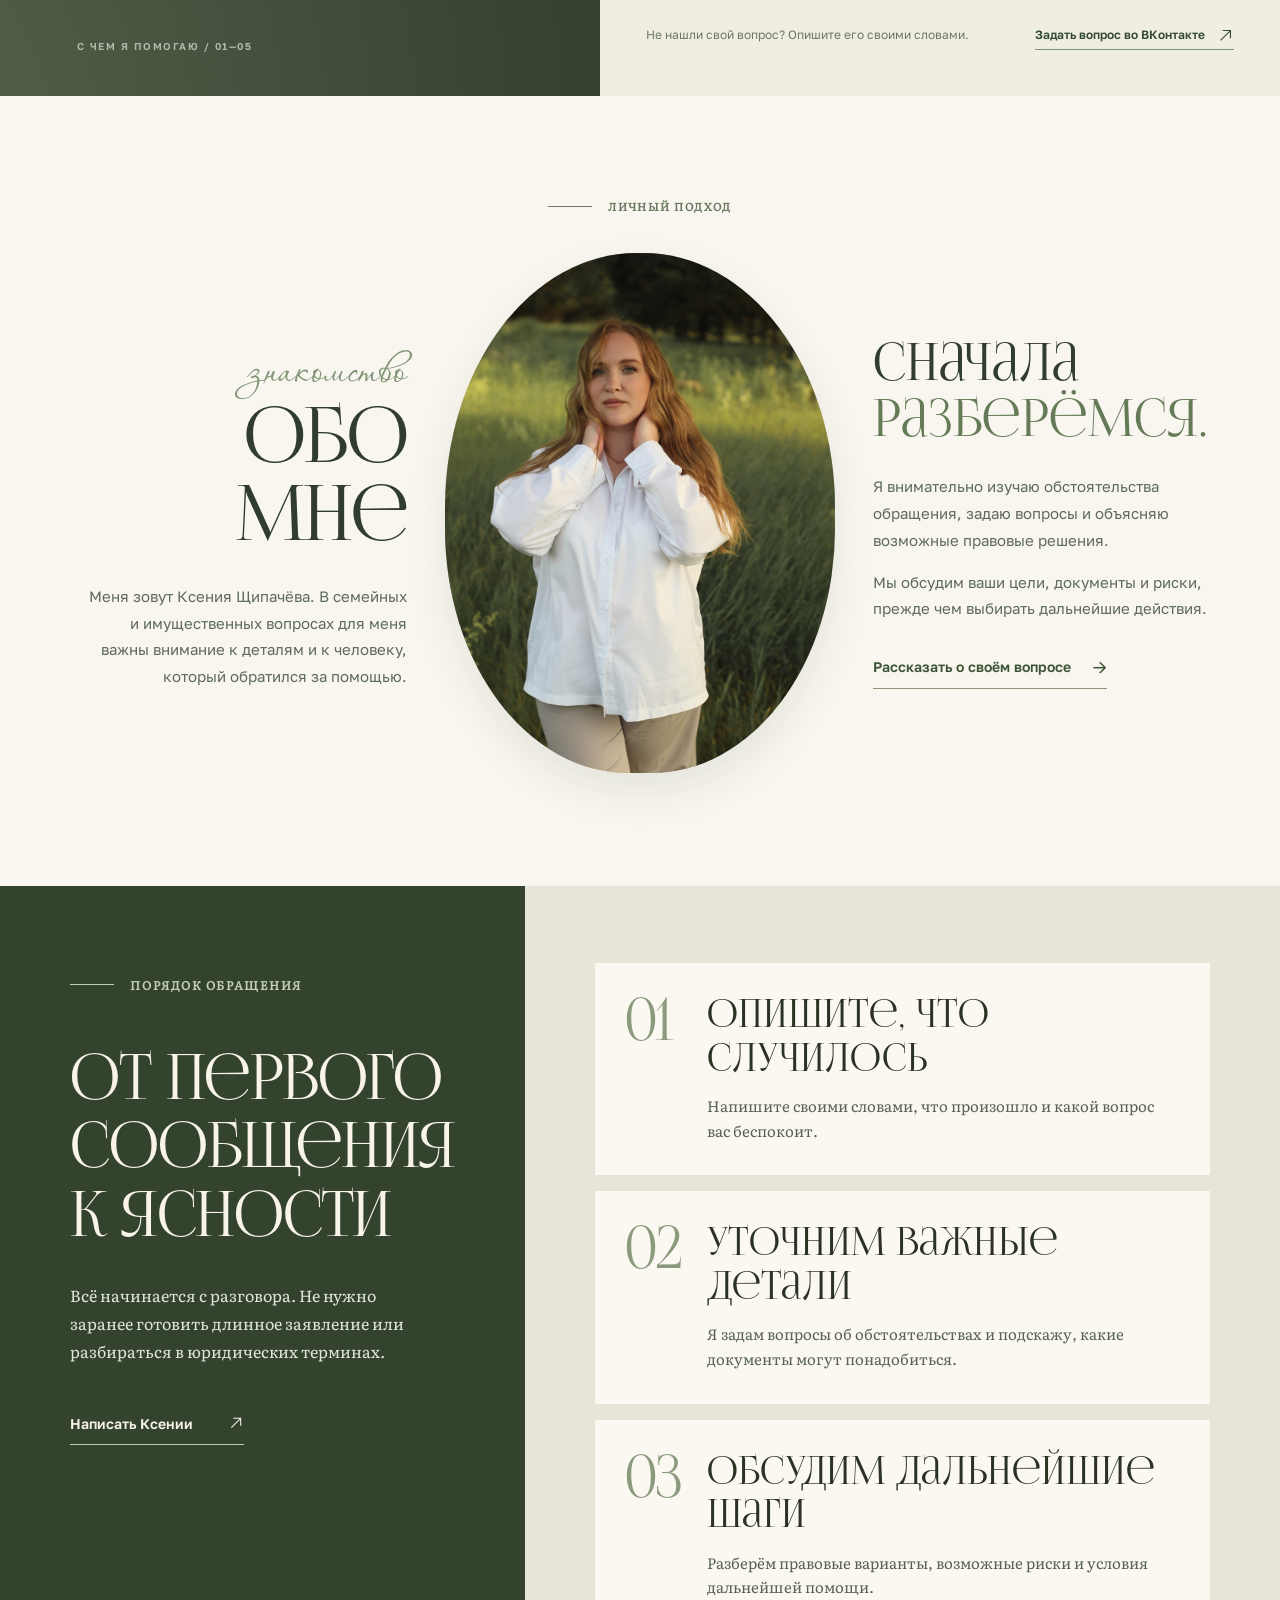
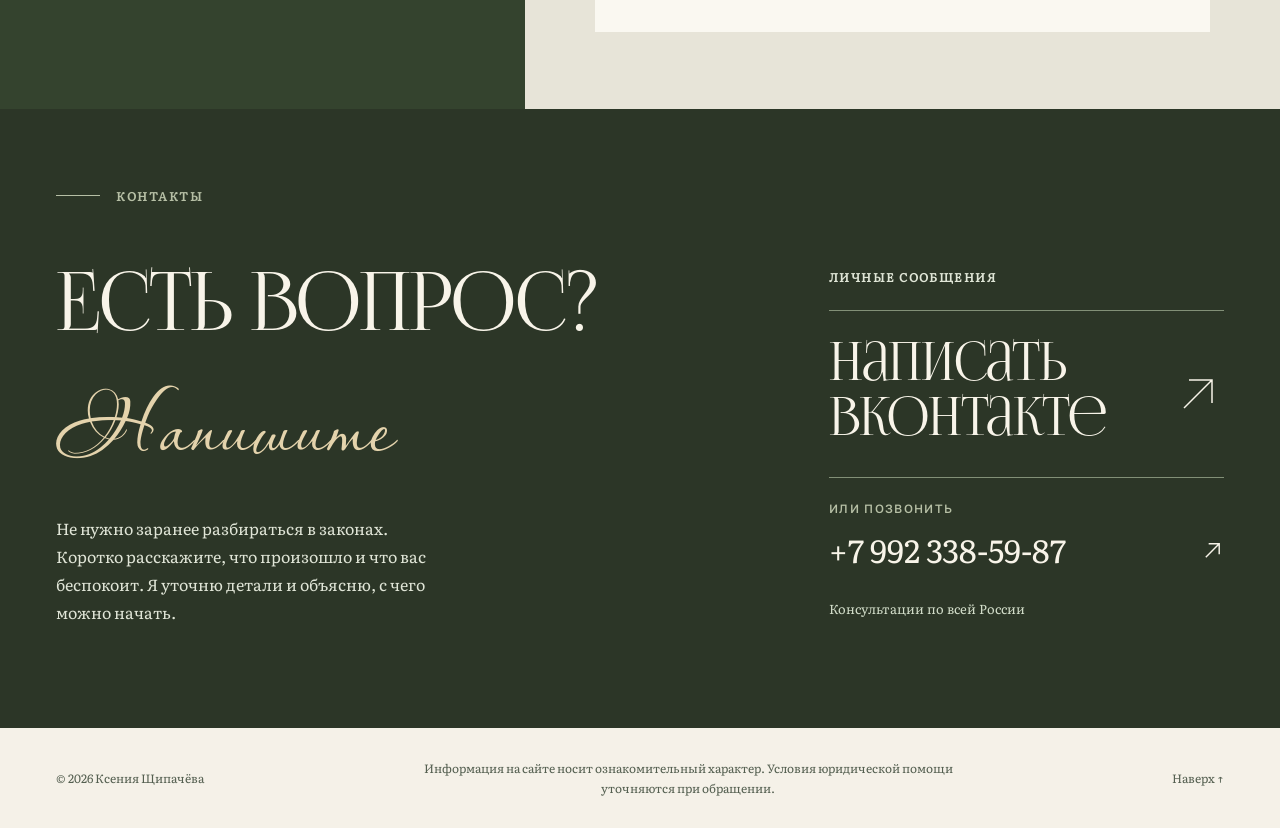
==== commit 453b5580: "Remove light halos from leaf overlays and reveal mobile left branch" ====
--- a/docs/ksenia-shchipacheva/index.html
+++ b/docs/ksenia-shchipacheva/index.html
@@ -19,7 +19,7 @@
   <link rel="stylesheet" href="assets/font-trial/more/families.css">
   <link rel="preload" as="font" type="font/otf" href="assets/font-trial/FoglihtenNo06_076.otf" crossorigin>
   <link rel="preload" as="font" type="font/otf" href="assets/font-trial/PassionsConflictRUS-Regular.otf" crossorigin>
-  <link rel="stylesheet" href="styles.css?v=20261118-6">
+  <link rel="stylesheet" href="styles.css?v=20261118-8">
   <script defer src="app.js"></script>
 </head>
 <body>
--- a/docs/ksenia-shchipacheva/styles.css
+++ b/docs/ksenia-shchipacheva/styles.css
@@ -321,13 +321,13 @@
  mask-image:linear-gradient(to bottom,transparent 0%,#000 11%,#000 89%,transparent 100%);
 }
 .leaf-shadows::before{
- left:-6vw;opacity:.31;transform-origin:10% 20%;
- background:url('assets/laurel-daylight-shadow.webp') left center/auto 100% no-repeat;
+ left:-6vw;opacity:.38;transform-origin:10% 20%;
+ background:url('assets/laurel-left-clean.webp') left center/auto 100% no-repeat;
  animation:laurel-breeze-left 10s ease-in-out infinite alternate;
 }
 .leaf-shadows::after{
- right:-7vw;opacity:.25;transform-origin:88% 80%;
- background:url('assets/laurel-right-corner-full.webp') right center/auto 100% no-repeat;
+ right:-7vw;opacity:.33;transform-origin:88% 80%;
+ background:url('assets/laurel-right-clean.webp') right center/auto 100% no-repeat;
  animation:laurel-breeze-right 12s ease-in-out infinite alternate;
 }
 @keyframes laurel-breeze-left{
@@ -341,8 +341,13 @@
  100%{transform:translate3d(-3px,3px,0) rotate(-.6deg)}
 }
 @media(max-width:820px){
- .leaf-shadows::before{left:-88px;width:clamp(300px,84vw,420px);opacity:.23}
- .leaf-shadows::after{right:-86px;width:clamp(300px,84vw,420px);opacity:.18}
+ .leaf-shadows::before{left:-90px;top:2svh;width:clamp(260px,56vw,365px);height:82svh;opacity:.22}
+ .leaf-shadows::after{right:-110px;top:10svh;width:clamp(260px,56vw,365px);height:78svh;opacity:.18}
+}
+@media(max-width:600px){
+ /* Keep the narrow reading column clear: one soft cluster in each outer corner. */
+ .leaf-shadows::before{left:-35px;top:-6svh;width:280px;height:58svh;opacity:.19}
+ .leaf-shadows::after{right:-75px;top:auto;bottom:-7svh;width:280px;height:55svh;opacity:.14}
 }
 @media(prefers-reduced-motion:reduce){
  .leaf-shadows::before,.leaf-shadows::after{animation:none;will-change:auto}
